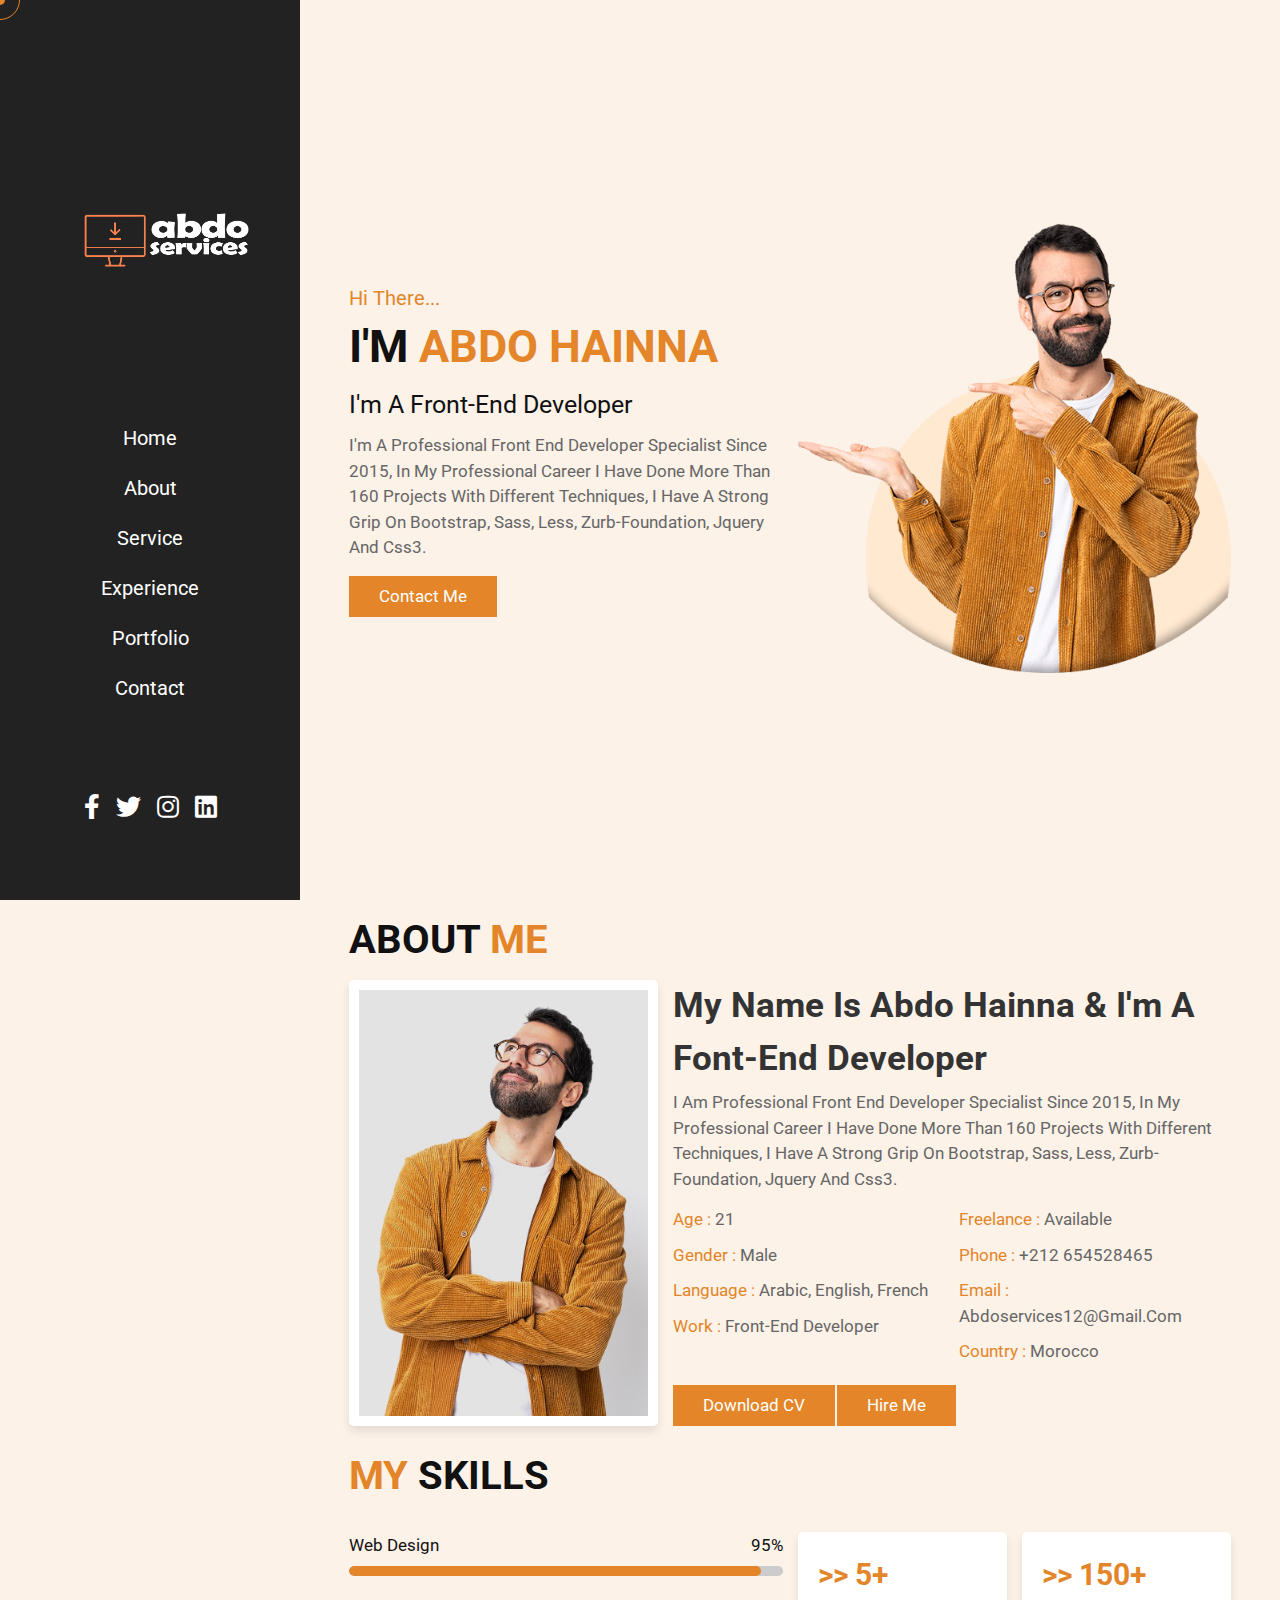
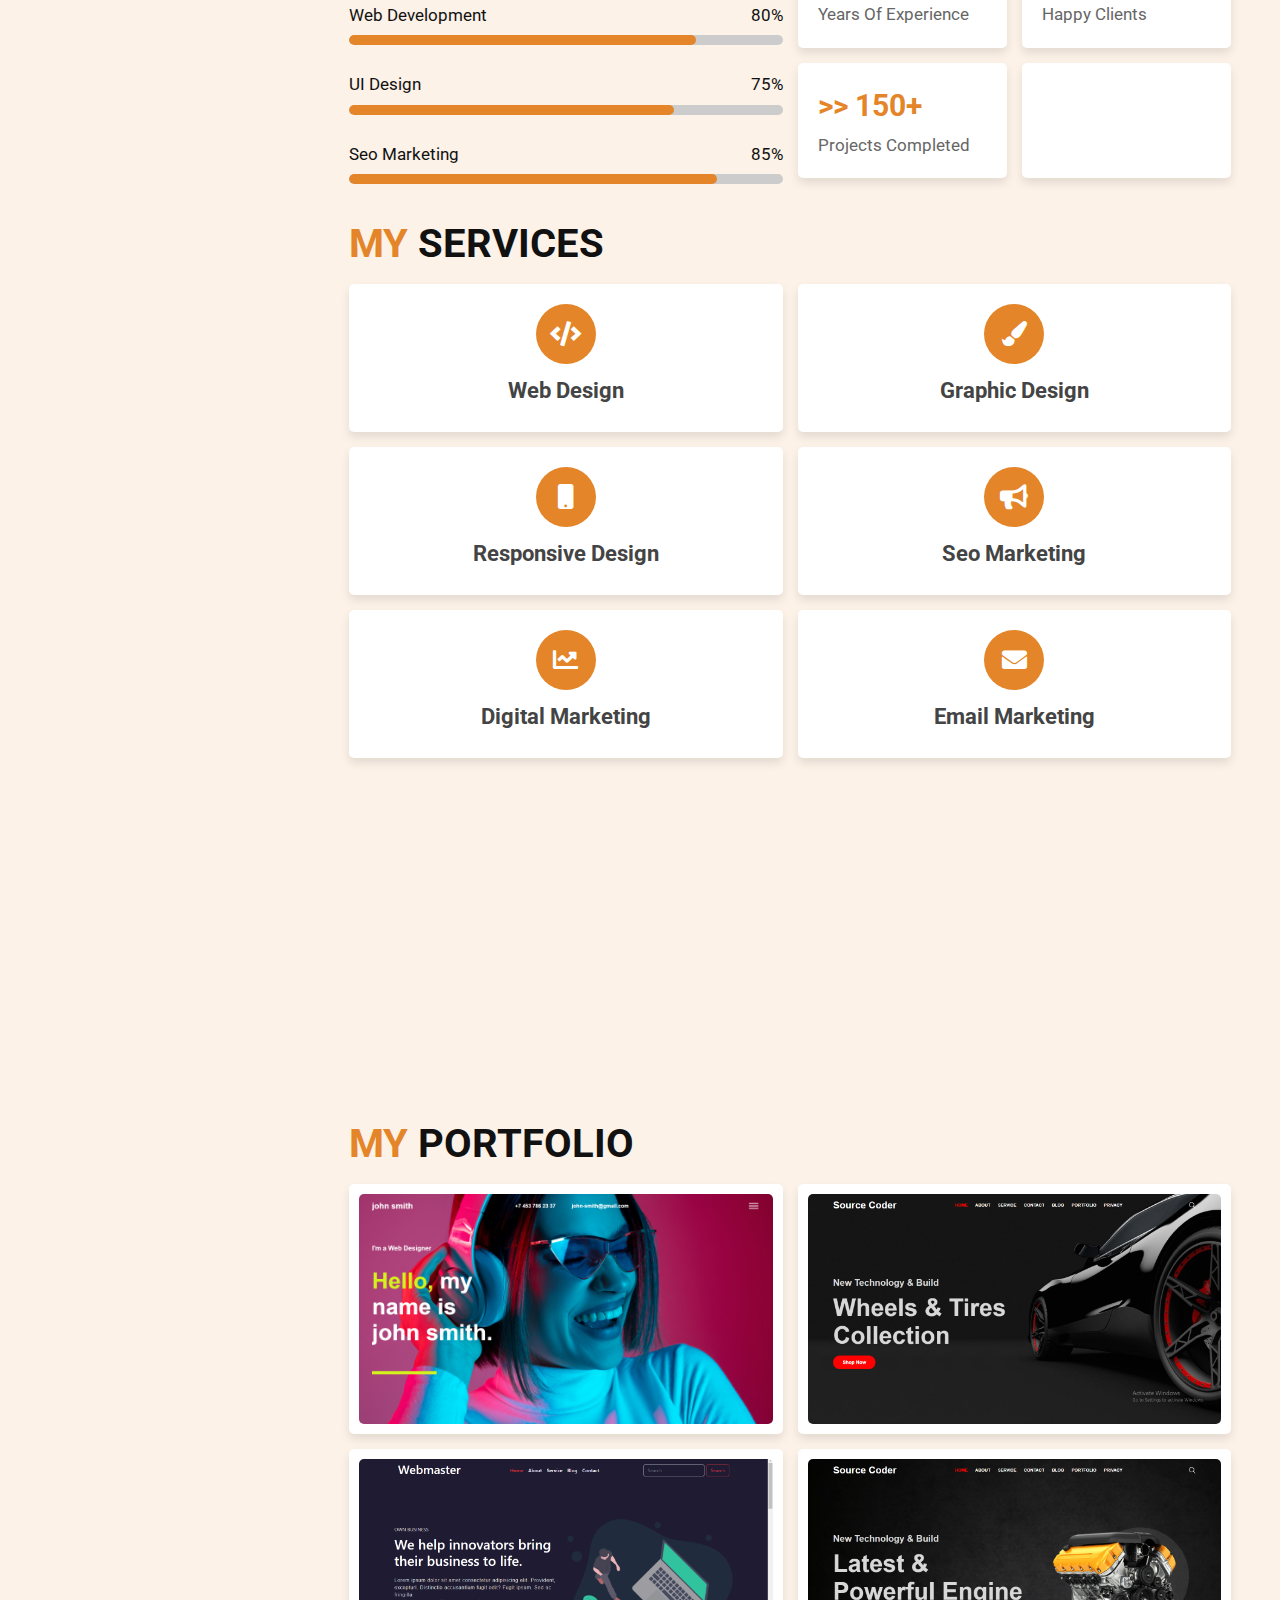
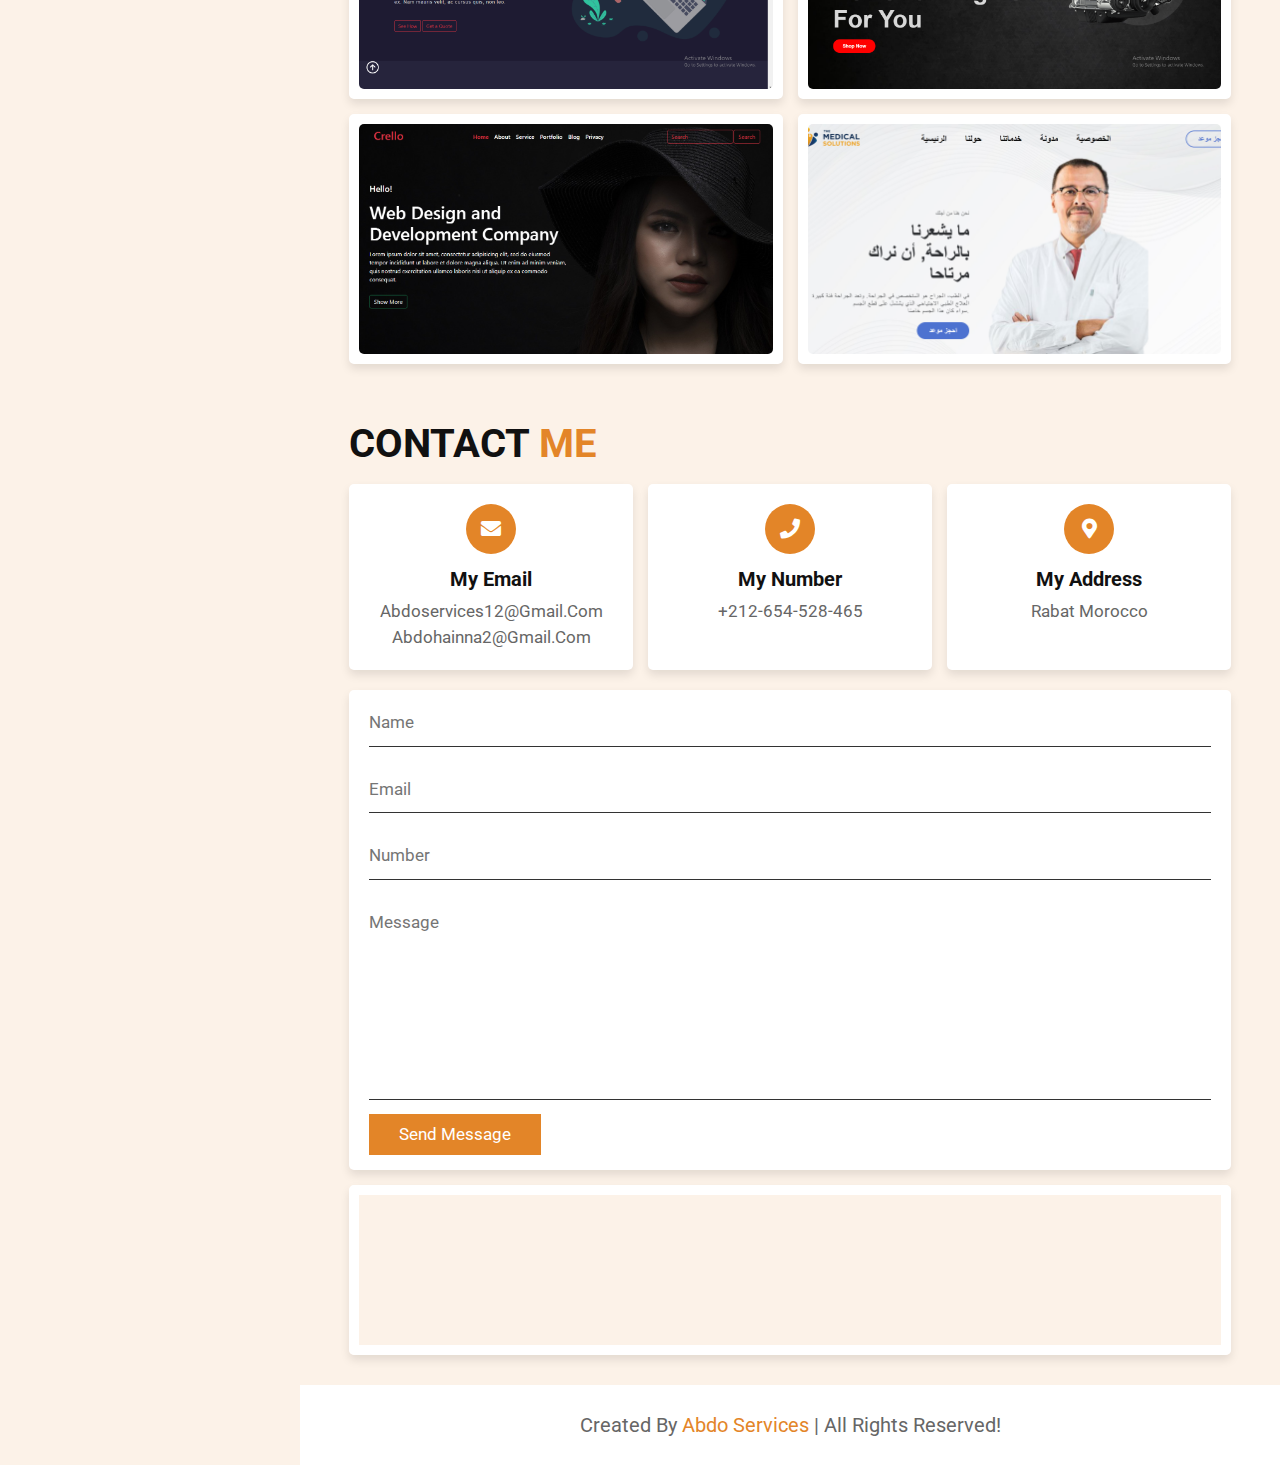
==== index.html @ ce7d8751 "Update index.html" ====
<!DOCTYPE html>
<html lang="en">

<head>
    <meta charset="UTF-8">
    <meta http-equiv="X-UA-Compatible" content="IE=edge">
    <meta name="viewport" content="width=device-width, initial-scale=1.0">
    <title>abdo services</title>
    <link rel="shortcut icon" type="image" href="logo 11.png">

    <!-- font awesome cdn link  -->
    <link rel="stylesheet" href="https://cdnjs.cloudflare.com/ajax/libs/font-awesome/5.15.3/css/all.min.css">

    <!-- custom css file link  -->
    <link rel="stylesheet" href="style.css">

</head>

<body>

    <!-- custom cursors  -->
    <div class="cursor-1"></div>
    <div class="cursor-2"></div>


    <div id="menu-bars" class="fas fa-bars"></div>

    <!-- header section starts  -->

    <header>
        <a href="https://www.abdoservices.com">
            <div class="abdo"
                style="background-image: url(img-7.png);background-position: 70%;background-size: 70%;background-repeat: no-repeat;z-index: 1000;">
                <a href="#" class="logo"> <span>abdo</span> hainna </a>
            </div>
        </a>
        <nav class="navbar">
            <a href="#home">home</a>
            <a href="#about">about</a>
            <a href="#service">service</a>
            <a href="#experience">experience</a>
            <a href="#portfolio">portfolio</a>
            <a href="#contact">contact</a>
        </nav>

        <div class="follow">
            <a href="https://www.facebook.com/Abdoservices12" target="blank" class="fab fa-facebook-f"></a>
            <a href="https://www.instagram.com/abdoservices/" target="blank" class="fab fa-twitter"></a>
            <a href="https://www.instagram.com/abdoservices/" target="blank" class="fab fa-instagram"></a>
            <a href="https://www.instagram.com/abdoservices/" target="blank" class="fab fa-linkedin"></a>
        </div>

    </header>

    <!-- header section ends -->

    <!-- home section starts  -->

    <section class="home" id="home">

        <div class="content">
            <span class="hi"> hi there... </span>
            <h3> I'm <span> abdo hainna </span> </h3>
            <p class="info"> I'm a front-end developer </p>
            <p class="text"> I'm a professional Front End developer specialist since 2015, In my
                professional career i have done more than 160 projects with different techniques, i have a strong grip on
                Bootstrap, Sass, Less, Zurb-Foundation, Jquery and css3.
            </p>
            <a href="#contactme" class="btn">contact me</a>
        </div>

        <div class="image">
            <img src="home-img.png" alt="">
        </div>

    </section>

    <!-- home section ends -->

    <!-- about section starts  -->

    <section class="about" id="about">

        <h1 class="heading"> about <span> me </span> </h1>

        <div class="row-1">

            <div class="image">
                <img src="about-img.jpg" alt="">
            </div>

            <div class="content">
                <h3> my name is abdo hainna & I'm a font-end developer </h3>
                <p>I Am Professional Front End Developer Specialist Since 2015, In My Professional Career I Have Done
                    More Than 160 Projects With Different Techniques, I Have a Strong Grip On Bootstrap, Sass, Less,
                    Zurb-Foundation, Jquery And Css3.</p>
                <div class="box-container">
                    <div class="box">
                        <p> <span> age : </span> 21 </p>
                        <p> <span> gender : </span> male </p>
                        <p> <span> language : </span> arabic, english, french </p>
                        <p> <span> work : </span> front-end developer </p>
                    </div>
                    <div class="box">
                        <p> <span> freelance : </span> available </p>
                        <p> <span> phone : </span> +212 654528465 </p>
                        <p> <span> email : </span>abdoservices12@gmail.com</p>
                        <p> <span> country : </span> morocco </p>
                    </div>
                </div>
                <a href="#" class="btn">download CV</a>
                <a href="#contactme" class="btn">hire me</a>
            </div>

        </div>

        <h1 class="heading"> <span> my </span> skills </h1>

        <div class="row-2">

            <div class="skills">
                <div class="progress">
                    <h3> web design <span> 95% </span> </h3>
                    <div class="bar"> <span></span> </div>
                </div>
                <div class="progress">
                    <h3> web development <span> 80% </span> </h3>
                    <div class="bar"> <span></span> </div>
                </div>
                <div class="progress">
                    <h3> UI design <span> 75% </span> </h3>
                    <div class="bar"> <span></span> </div>
                </div>
                <div class="progress">
                    <h3> seo marketing <span> 85% </span> </h3>
                    <div class="bar"> <span></span> </div>
                </div>
            </div>

            <div class="box-container">

                <div class="box">
                    <h3> >> 5+ </h3>
                    <p>years of experience</p>
                </div>
                <div class="box">
                    <h3> >> 150+ </h3>
                    <p>happy clients</p>
                </div>
                <div class="box">
                    <h3> >> 150+ </h3>
                    <p>projects completed</p>
                </div>
                <div class="box">

                </div>

            </div>

        </div>

    </section>

    <!-- about section ends -->

    <!-- service section starts  -->

    <section class="service" id="service">

        <h1 class="heading"> <span> my </span> services </h1>

        <div class="box-container">

            <div class="box">
                <i class="fas fa-code"></i>
                <h3>web design</h3>
                <p></p>
            </div>

            <div class="box">
                <i class="fas fa-paint-brush"></i>
                <h3>graphic design</h3>
                <p></p>
            </div>

            <div class="box">
                <i class="fas fa-mobile"></i>
                <h3>responsive design</h3>
                <p></p>
            </div>

            <div class="box">
                <i class="fas fa-bullhorn"></i>
                <h3>seo marketing</h3>
                <p></p>
            </div>

            <div class="box">
                <i class="fas fa-chart-line"></i>
                <h3>digital marketing</h3>
                <p></p>
            </div>

            <div class="box">
                <i class="fas fa-envelope"></i>
                <h3>email marketing</h3>
                <p></p>
            </div>

        </div>

    </section>

    <!-- service section ends -->

    <!-- experience section starts  -->





    <!-- experience section ends -->

    <!-- portfolio section starts  -->

    <section class="portfolio" id="portfolio">

        <h1 class="heading"> <span> my </span> portfolio </h1>

        <div class="box-container">

            <div class="box">
                <img src="img-1.png" alt="">
                <h3> project 01 </h3>
                <div class="icons">
                    <a href="https://www.instagram.com/abdoservices/" target="blank" class="fas fa-link"></a>
                    <a href="https://www.instagram.com/abdoservices/" target="blank" class="fas fa-share"></a>
                    <a href="https://www.instagram.com/abdoservices/" target="blank" class="fas fa-search"></a>
                </div>
            </div>

            <div class="box">
                <img src="img-2.png" alt="">
                <h3> project 02 </h3>
                <div class="icons">
                    <a href="https://www.instagram.com/abdoservices/" target="blank" class="fas fa-link"></a>
                    <a href="https://www.instagram.com/abdoservices/" target="blank" class="fas fa-share"></a>
                    <a href="https://www.instagram.com/abdoservices/" target="blank" class="fas fa-search"></a>
                </div>
            </div>

            <div class="box">
                <img src="img-3.png" alt="">
                <h3> project 03 </h3>
                <div class="icons">
                    <a href="https://www.instagram.com/abdoservices/" target="blank" class="fas fa-link"></a>
                    <a href="https://www.instagram.com/abdoservices/" target="blank" class="fas fa-share"></a>
                    <a href="https://www.instagram.com/abdoservices/" target="blank" class="fas fa-search"></a>
                </div>
            </div>

            <div class="box">
                <img src="img-4.png" alt="">
                <h3> project 04 </h3>
                <div class="icons">
                    <a href="https://www.instagram.com/abdoservices/" target="blank" class="fas fa-link"></a>
                    <a href="https://www.instagram.com/abdoservices/" target="blank" class="fas fa-share"></a>
                    <a href="https://www.instagram.com/abdoservices/" target="blank" class="fas fa-search"></a>
                </div>
            </div>

            <div class="box">
                <img src="img-5.png" alt="">
                <h3> project 05 </h3>
                <div class="icons">
                    <a href="https://www.instagram.com/abdoservices/" target="blank" class="fas fa-link"></a>
                    <a href="https://www.instagram.com/abdoservices/" target="blank" class="fas fa-share"></a>
                    <a href="https://www.instagram.com/abdoservices/" target="blank" class="fas fa-search"></a>
                </div>
            </div>

            <div class="box">
                <img src="img-6.png" alt="">
                <h3> project 06 </h3>
                <div class="icons">
                    <a href="https://www.instagram.com/abdoservices/" target="blank" class="fas fa-link"></a>
                    <a href="https://www.instagram.com/abdoservices/" target="blank" class="fas fa-share"></a>
                    <a href="https://www.instagram.com/abdoservices/" target="blank" class="fas fa-search"></a>
                </div>
            </div>

        </div>

    </section>

    <!-- portfolio section ends -->

    <!-- contact section starts  -->

    <section class="contact" id="contact">

        <h1 class="heading"> contact <span> me </span> </h1>

        <div class="icons-container">

            <div class="icons">
                <i class="fas fa-envelope"></i>
                <h3>my email</h3>
                <p>abdoservices12@gmail.com</p>
                <p>abdohainna2@gmail.com</p>
            </div>

            <div class="icons">
                <i class="fas fa-phone"></i>
                <h3>my number</h3>
                <p>+212-654-528-465</p>
                <p></p>
            </div>

            <div class="icons">
                <i class="fas fa-map-marker-alt"></i>
                <h3>my address</h3>
                <p>rabat morocco</p>
            </div>

        </div>

        <div class="row">

            <form action="https://formsubmit.co/abdoservices12@gmail.com" method="POST" id="contactme">

                <input type="text" placeholder="name" name="name" class="box" required>
                <input type="email" placeholder="email" name="email" class="box" required>
                <input type="number" placeholder="number" name="number" class="box">

                <textarea name="message" placeholder="message" id="" cols="30" rows="10" required></textarea>

                <input type="submit" class="btn" value="send message">
                <input type="hidden" name="_next" value="https://abdoservices.com/thanks.html">
                <input type="hidden" name="_subject" value="New submission!">
                <input type="hidden" name="_captcha" value="false">

            </form>

            <iframe class="map" src="https://www.google.com/maps/d/embed?mid=12g41v1F-iLltK5xaC5yN5Nq703M"
                allowfullscreen="" loading="lazy"></iframe>


        </div>


    </section>

    <!-- contact section ends -->

    <!-- footer section  -->
   
<footer class="footer"> created by <span> abdo services </span> | all rights reserved! </footer>





















    <!-- custom js file link  -->
    <script src="script.js"></script>

</body>

</html>
---- style.css ----
@import url('https://fonts.googleapis.com/css2?family=Roboto:wght@100;300;400;500;700&display=swap');

:root{
    --main-color:#e38528;
}

*{
    font-family: 'Roboto', sans-serif;
    margin:0; padding:0;
    box-sizing: border-box;
    outline: none; border:none;
    text-decoration: none;
    text-transform: capitalize;
    transition: all .2s linear;
    line-height: 1.5;
}

html{
    font-size: 62.5%;
    overflow-x: hidden;
    scroll-behavior: smooth;
}

body{
    background: #fcf2e8;
    padding-left: 30rem;
}

section{
    padding:1rem 5%;
    min-height: 100vh;
}

.heading{
    font-size: 4rem;
    padding-bottom: 1rem;
    color:#111;
    text-transform: uppercase;
}

.heading span{
    color:var(--main-color);
    text-transform: uppercase;
}

.btn{
    display: inline-block;
    margin-top: 1rem;
    padding:.8rem 3rem;
    background:var(--main-color);
    color:#fff;
    cursor: pointer;
    font-size: 1.7rem;
}

.btn:hover{
    background:#111;
    letter-spacing: .2rem;
}

header{
    position: fixed;
    top:0; left:0; bottom:0;
    background:#222;
    display: flex;
    align-items: center;
    justify-content: space-between;
    z-index: 1000;
    flex-flow: column;
    padding:8rem 2rem;
    width:30rem;
    text-align: center;
}

header .logo{
    text-transform: uppercase;
    color:rgba(255, 255, 255, 0);
    font-size: 6rem;
    font-weight: bolder;
}
header div .logoabdo {
    background-image: url(/images/img-7.png);

}

header .logo span{
    text-transform: uppercase;
    color:rgba(51, 51, 51, 0);
}

header .navbar a{
    display: block;
    font-size: 2rem;
    color:#fff;
    margin:2rem 0;
}

header .navbar a:hover{
    letter-spacing: .2rem;
    color:var(--main-color);
}

header .follow a{
    font-size: 2.5rem;
    color:#fff;
    margin:0 .7rem;
}

header .follow a:hover{
    color:var(--main-color);
}

#menu-bars{
    position: fixed;
    top:1rem; right: 1rem;
    z-index: 10000;
    background:var(--main-color);
    color:#fff;
    border-radius: .5rem;
    padding:1rem 1.5rem;
    font-size: 3rem;
    cursor:pointer;
    display: none;
}

.cursor-1{
    position: absolute;
    top:0; left:0;
    height:1rem; width:1rem;
    background: var(--main-color);
    pointer-events: none;
    transform: translate(-50%, -50%);
    border-radius: 50%;
    z-index: 10000;
    transition: .1s linear;
    
}

.cursor-1.active{
    height:7rem;
    width:7rem;
    opacity: .3;
}

.cursor-2{
    position: absolute;
    top:0; left:0;
    height:4rem; width:4rem;
    border:.1rem solid var(--main-color);
    pointer-events: none;
    transform: translate(-50%, -50%);
    border-radius: 50%;
    z-index: 10000;
    transition: .1s linear;
}

.cursor-2.active{
    display: none;
}

.home{
    display: flex;
    align-items: center;
    flex-wrap: wrap;
    gap:1.5rem;
}

.home .image{
    flex:1 1 40rem;
}

.home .image img{
    width:100%;
}

.home .content{
    flex:1 1 40rem;
}

.home .content .hi{
    font-size: 2rem;
    color:var(--main-color);
}

.home .content h3{
    font-size: 4.5rem;
    color:#111;
    text-transform: uppercase;
}

.home .content h3 span{
    color:var(--main-color);
    text-transform: uppercase;
}

.home .content .info{
    font-size: 2.5rem;
    color:#111;
    padding:.5rem 0;
}

.home .content .text{
    font-size: 1.7rem;
    color:#666;
    padding:.5rem 0;
}

.about .row-1{
    display: flex;
    flex-wrap: wrap;
    gap:1.5rem;
    padding-bottom: 2rem;
}

.about .row-1 .image{
    flex:1 1 25rem;
}

.about .row-1 .image img{
    height: 100%;
    width:100%;
    object-fit: cover;
    border:1rem solid #fff;
    border-radius: .5rem;
    box-shadow: 0 .5rem 1rem rgba(0,0,0,.1);
}

.about .row-1 .content{
    flex:1 1 50rem;
}

.about .row-1 .content h3{
    color:#333;
    font-size: 3.5rem;
}

.about .row-1 .content p{
    color:#666;
    font-size: 1.7rem;
    padding:.5rem 0;
}

.about .row-1 .content .box-container{
    display: flex;
    flex-wrap: wrap;
    gap:1.5rem;
    padding: 0.5rem 0;
}

.about .row-1 .content .box-container .box{
    flex:1 1 20rem;
}

.about .row-1 .content .box-container .box span{
    color:var(--main-color);
}

.about .row-2{
    display: flex;
    flex-wrap: wrap;
    gap:1.5rem;
    align-items: center;
}

.about .row-2 .skills{
    flex:1 1 40rem;
}

.about .row-2 .skills .progress{
    padding:1rem 0;
}

.about .row-2 .skills .progress h3{
    display: flex;
    justify-content: space-between;
    padding:.7rem 0;
    font-size: 1.7rem;
    color:#111;
    font-weight: 400;
}

.about .row-2 .skills .progress .bar{
    width:100%;
    background:#ccc;
    overflow:hidden;
    height:1rem;
    border-radius: 50rem;
}

.about .row-2 .skills .progress .bar span{
    display:block;
    height:100%;
    background:var(--main-color);
    border-radius: 50rem;
}

.about .row-2 .skills .progress:nth-child(1) .bar span{
    width:95%;
}

.about .row-2 .skills .progress:nth-child(2) .bar span{
    width:80%;
}

.about .row-2 .skills .progress:nth-child(3) .bar span{
    width:75%;
}

.about .row-2 .skills .progress:nth-child(4) .bar span{
    width:85%;
}

.about .row-2 .box-container{
    flex:1 1 40rem;
    display: flex;
    flex-wrap: wrap;
    gap:1.5rem;
}

.about .row-2 .box-container .box{
    flex:1 1 15rem;
    background:#fff;
    padding:2rem;
    border-radius: .5rem;
    box-shadow: 0 .5rem 1rem rgba(0,0,0,.1);
}

.about .row-2 .box-container .box h3{
    color:var(--main-color);
    font-size: 3rem;
}

.about .row-2 .box-container .box p{
    color:#666;
    font-size: 1.7rem;
    padding-top: .5rem;
}

.service .box-container{
    display: flex;
    flex-wrap: wrap;
    gap:1.5rem;
}

.service .box-container .box{
    flex:1 1 30rem;
    text-align: center;
    padding:2rem;
    background:#fff;
    border-radius: .5rem;
    box-shadow:0 .5rem 1rem rgba(0,0,0,.1);
}

.service .box-container .box i{
    height:6rem;
    width:6rem;
    line-height: 6rem;
    font-size: 2.5rem;
    color:#fff;
    background:var(--main-color);
    border-radius: 50%;
}

.service .box-container .box h3{
    color:#444;
    font-size: 2.2rem;
    padding-top: 1rem;
}

.service .box-container .box p{
    color:#666;
    font-size: 1.7rem;
    padding-top: .5rem;
}

.experience .box-container{
    display: flex;
    flex-wrap: wrap;
}

.experience .box-container .box{
    position: relative;
    flex:1 1 33rem;
    border-left: .2rem solid var(--main-color);
    padding-left: 2rem;
    padding-right: 2rem;
    padding-bottom: 2rem;    
}

.experience .box-container .box::before{
    content: '';
    position: absolute;
    top:0; left:-1rem;
    height:2rem;
    width:2rem;
    border-radius: 50%;
    background:var(--main-color);
}

.experience .box-container .box .content{
    background:#fff;
    padding:1.5rem;
    box-shadow: 0 .5rem 1rem rgba(0,0,0,.1);
    border-radius: .5rem;
}

.experience .box-container .box .content span{
    color:#fff;
    font-size: 1.7rem;
    background:var(--main-color);
    border-radius: 50rem;
    padding:.4rem 1rem;
}

.experience .box-container .box .content h3{
    font-size: 2.5rem;
    padding:.5rem 0;
    color:#111;
}

.experience .box-container .box .content p{
    font-size: 1.5rem;
    color:#666;
}

.portfolio .box-container{
    display: flex;
    flex-wrap: wrap;
    gap:1.5rem;
}

.portfolio .box-container .box{
    flex:1 1 30rem;
    height:25rem;
    position: relative;
    overflow:hidden;
    border:1rem solid #fff;
    box-shadow: 0 .5rem 1rem rgba(0,0,0,.1);
    background:#fff;
    border-radius: .5rem;
}

.portfolio .box-container .box img{
    height:100%;
    width:100%;
    object-fit: cover;
    border-radius: .5rem;
    position: relative;
    z-index: 1;
}

.portfolio .box-container .box:hover img{
    height:75%;
    width:75%;
}

.portfolio .box-container .box h3{
    position: absolute;
    bottom:.5rem; left:1rem;
    font-size: 2.5rem;
    color:#333;
    text-transform: uppercase;
}

.portfolio .box-container .box .icons{
    position: absolute;
    top:1rem; right:1rem;
}

.portfolio .box-container .box .icons a{
    display: block;
    height:4rem;
    width:4rem;
    border-radius: .5rem;
    background: #eee;
    color:#333;
    font-size: 1.7rem;
    line-height: 4rem;
    text-align: center;
    margin-bottom: 1rem;
}

.portfolio .box-container .box .icons a:hover{
    background:var(--main-color);
    color:#fff;
}

.contact .icons-container{
    display: flex;
    gap:1.5rem;
    flex-wrap: wrap;
    padding-bottom: 2rem;
}

.contact .icons-container .icons{
    flex:1 1 25rem;
    text-align: center;
    padding:2rem;
    background:#fff;
    box-shadow: 0 .5rem 1rem rgba(0,0,0,.1);
    border-radius: .5rem;
}

.contact .icons-container .icons i{
    height:5rem;
    width:5rem;
    line-height: 5rem;
    font-size: 2rem;
    background: var(--main-color);
    color:#fff;
    border-radius: 50%;
}

.contact .icons-container .icons h3{
    color:#111;
    font-size: 2rem;
    padding:.5rem 0;
    padding-top: 1rem;
}

.contact .icons-container .icons p{
    color:#666;
    font-size: 1.7rem;
}

.contact .row{
    display: flex;
    flex-wrap: wrap;
    gap:1.5rem;
}

.contact .row form{
    flex:1 1 55rem;
    background:#fff;
    padding:0 2rem;
    box-shadow: 0 .5rem 1rem rgba(0,0,0,.1);
    border-radius: .5rem;
}

.contact .row .map{
    flex:1 1 25rem;
    border:1rem solid #fff;
    box-shadow: 0 .5rem 1rem rgba(0,0,0,.1);
    border-radius: .5rem;
    width: 100%;
}

.contact .row form .box,
.contact .row form textarea{
    width: 100%;
    border-bottom: .1rem solid #333;
    color:#333;
    text-transform: none;
    font-size: 1.7rem;
    padding:1rem 0;
    margin:1rem 0;
}

.contact .row form .box:focus,
.contact .row form textarea:focus{
    border-color: var(--main-color);
}

.contact .row form .box::placeholder,
.contact .row form textarea::placeholder{
    text-transform: capitalize;
}

.contact .row form textarea{
    height: 20rem;
    resize: none;
}

.contact .row form .btn{
    margin-top: 0;
    margin-bottom: 1.5rem;
}

.footer{
    margin-top: 2rem;
    font-size: 2rem;
    padding:2.5rem;
    text-align: center;
    color:#666;
    background: #fff;
}

.footer span{
    color:var(--main-color);
}


















/* media queries  */
@media (max-width:991px){

    html{
        font-size: 55%;
    }
    
    body{
        padding: 0;
    }

    #menu-bars{
        display: initial;
    }

    header{
        left:-120%;
    }
  
    header.active{
        left:0%;
    }

    .cursor-1,
    .cursor-2{
        display: none;
    }

}

@media (max-width:450px){

    html{
        font-size: 50%;
    }

    header{
        width:100%;
    }

    .experience .box-container .box{
        padding-right: 0;
    }

}
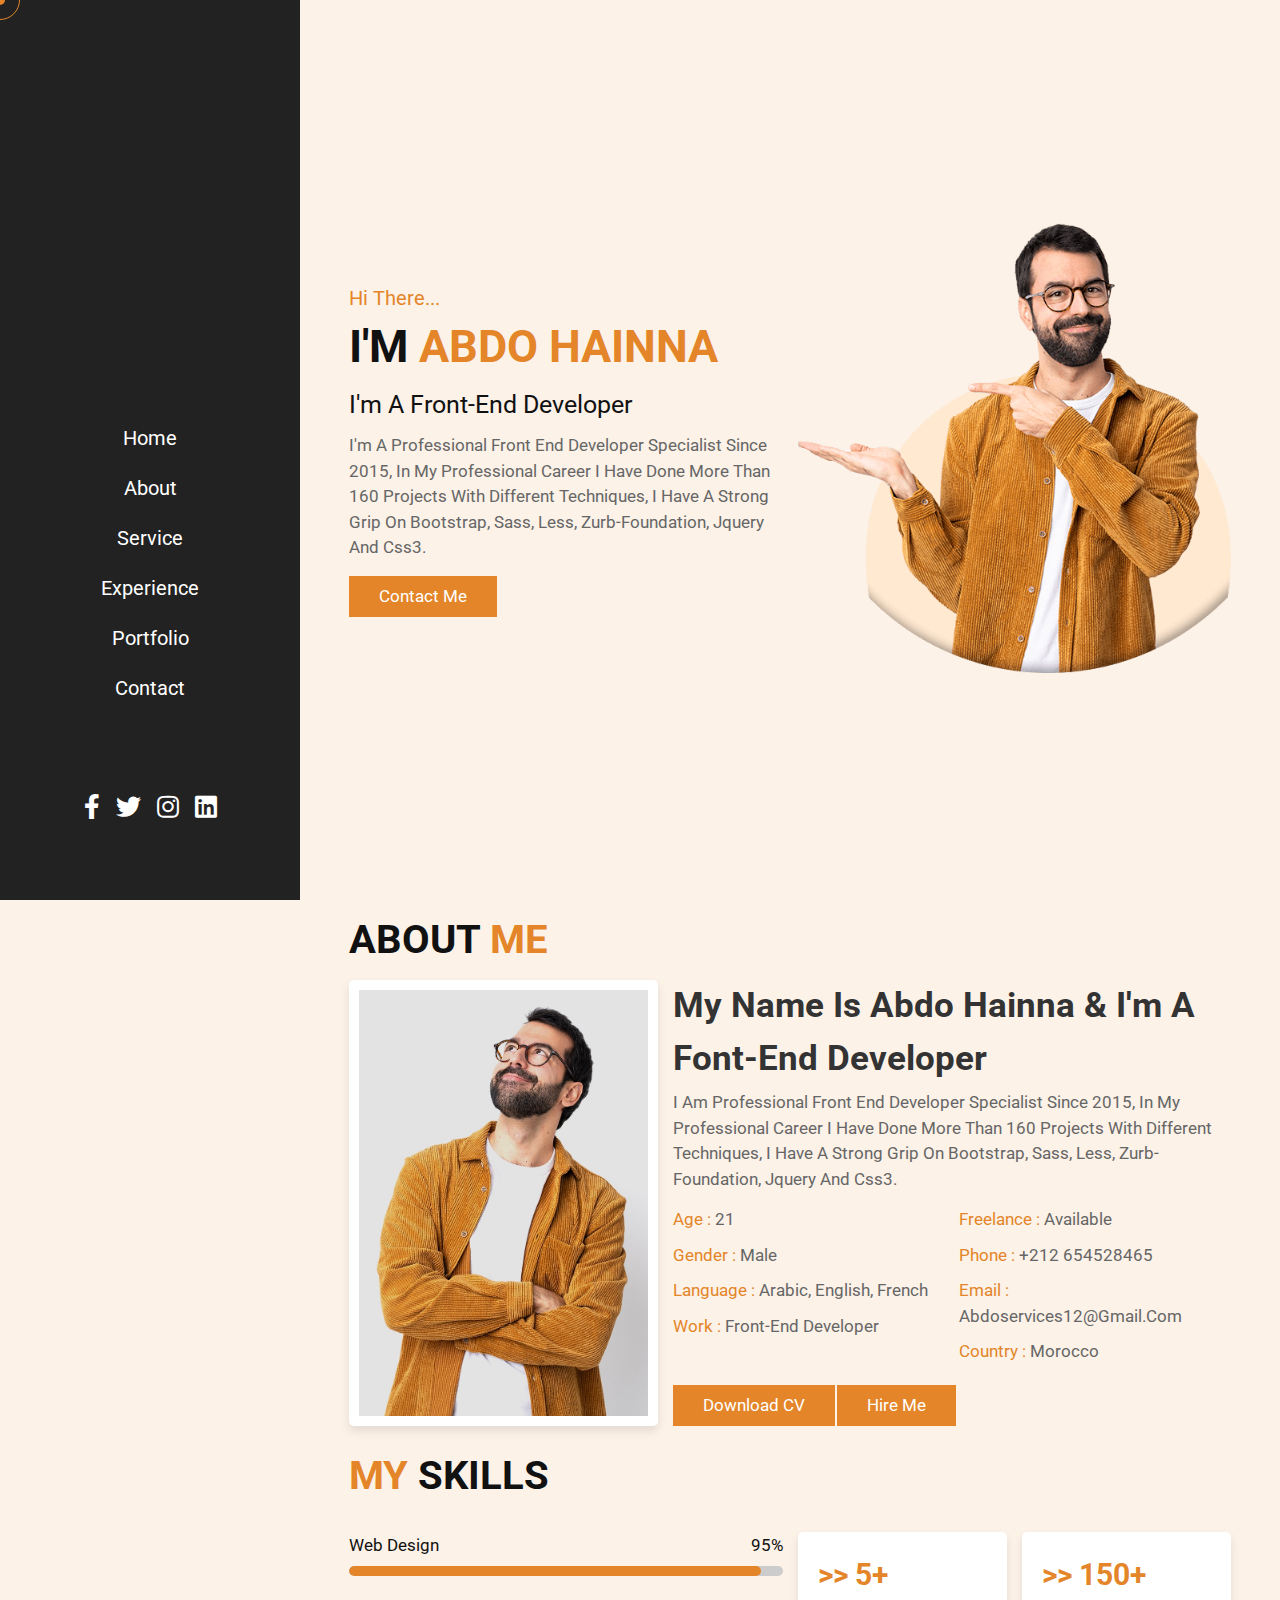
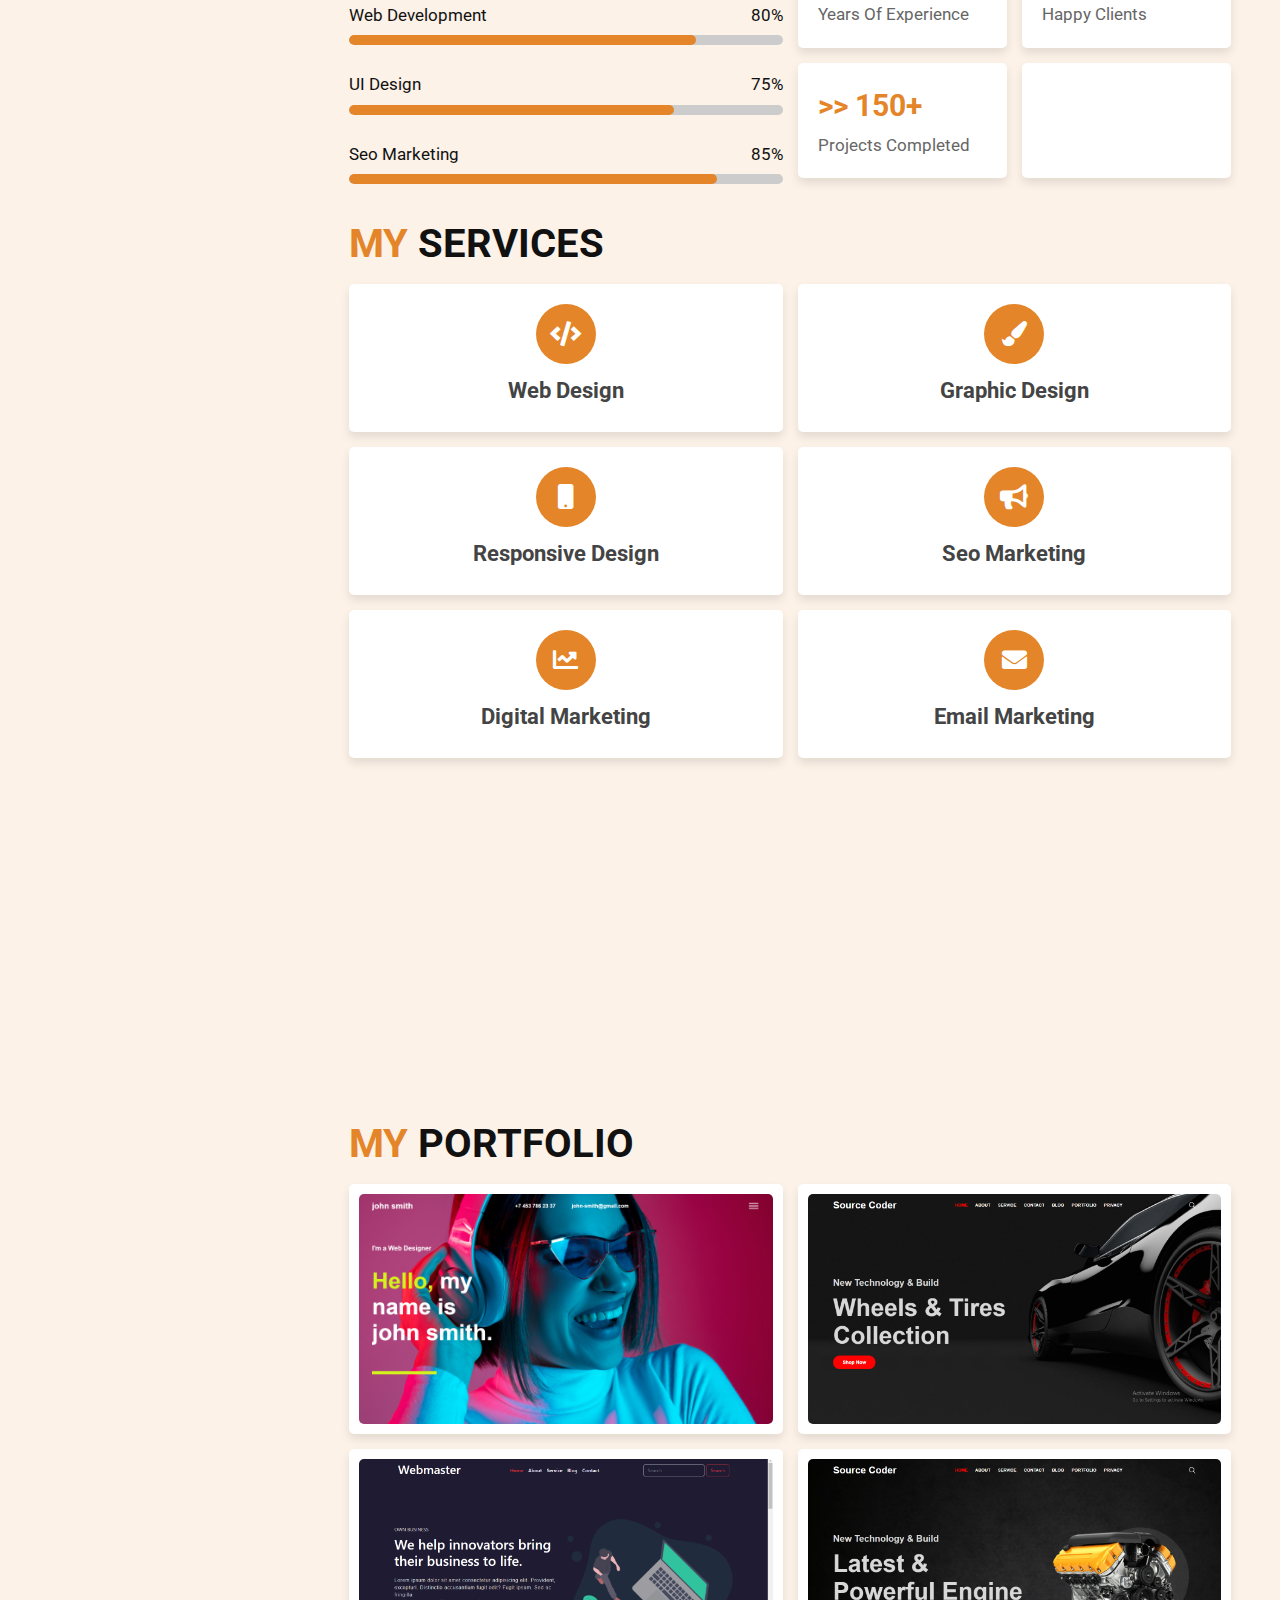
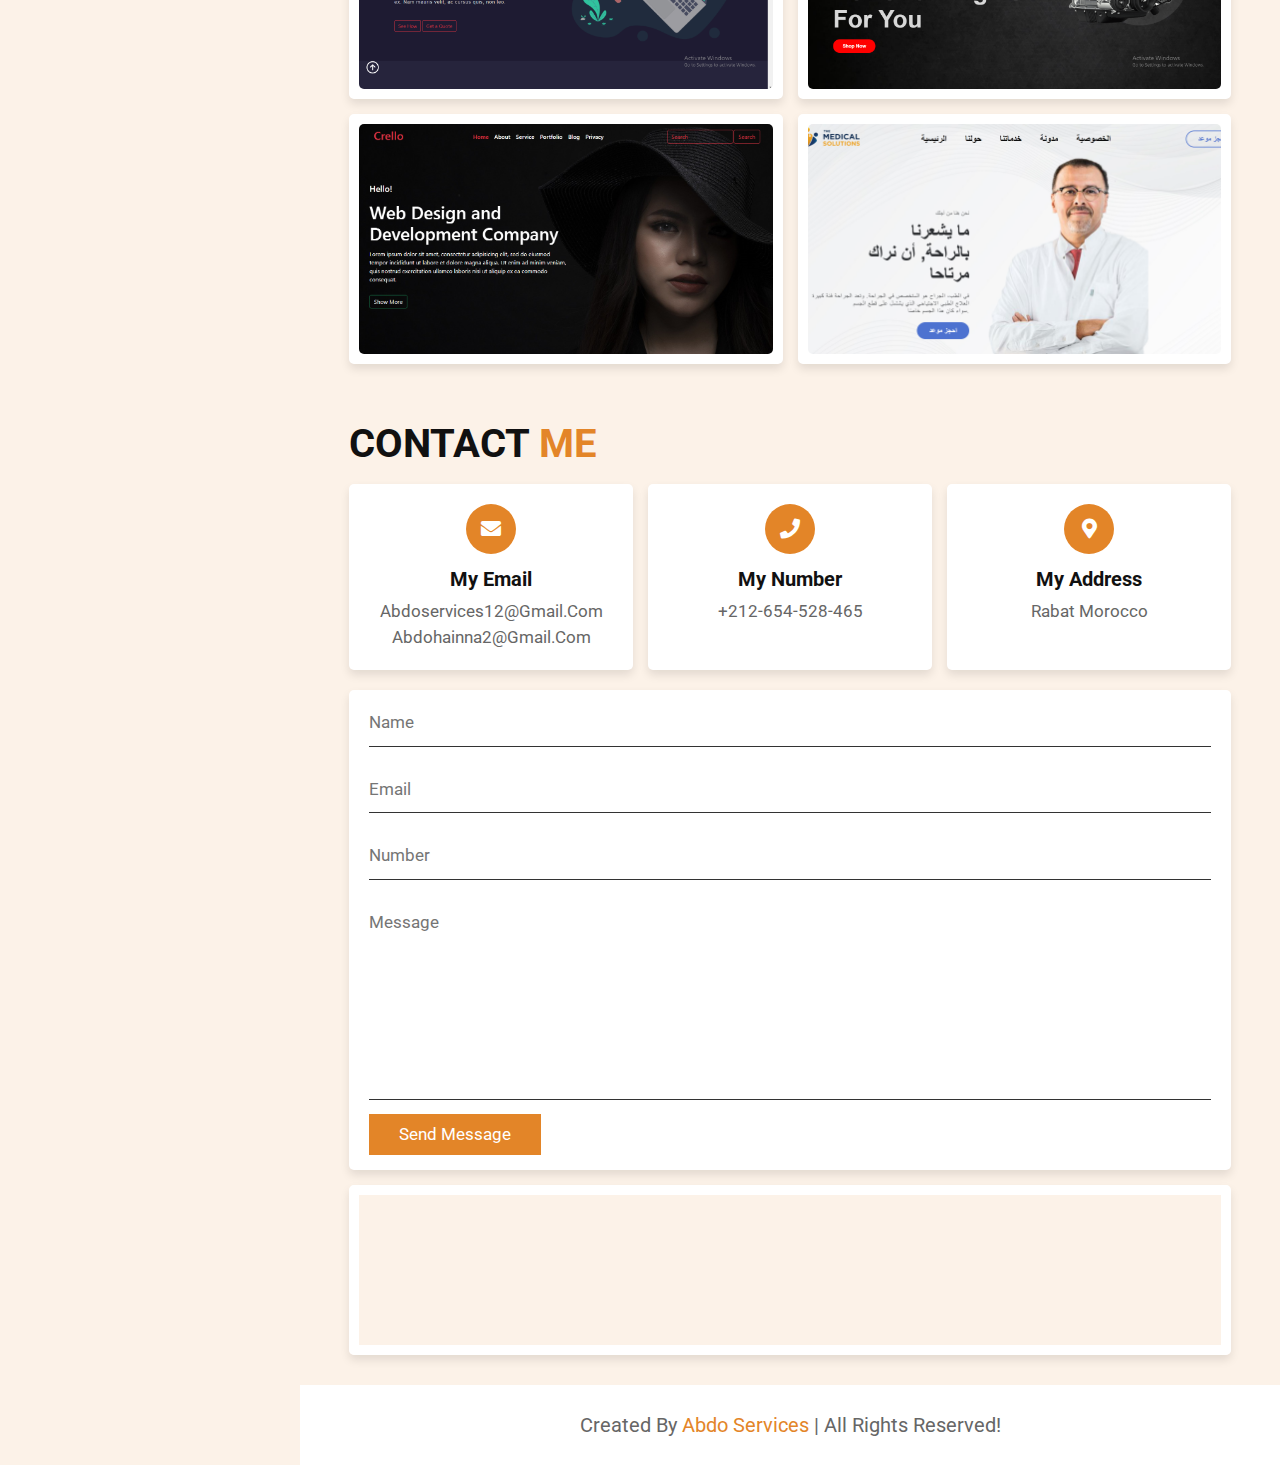
==== commit b6715a7d: "Update index.html" ====
--- a/index.html
+++ b/index.html
@@ -29,8 +29,7 @@
 
     <header>
         <a href="https://www.abdoservices.com">
-            <div class="abdo"
-                style="background-image: url(img-7.png);background-position: 70%;background-size: 70%;background-repeat: no-repeat;z-index: 1000;">
+            <div class="abdo">
                 <a href="#" class="logo"> <span>abdo</span> hainna </a>
             </div>
         </a>
@@ -109,7 +108,7 @@
                     </div>
                 </div>
                 <a href="#" class="btn">download CV</a>
-                <a href="#contactme" class="btn">hire me</a>
+                <a href="https://www.fiverr.com/share/yAlEbA" target="blank" class="btn">hire me</a>
             </div>
 
         </div>
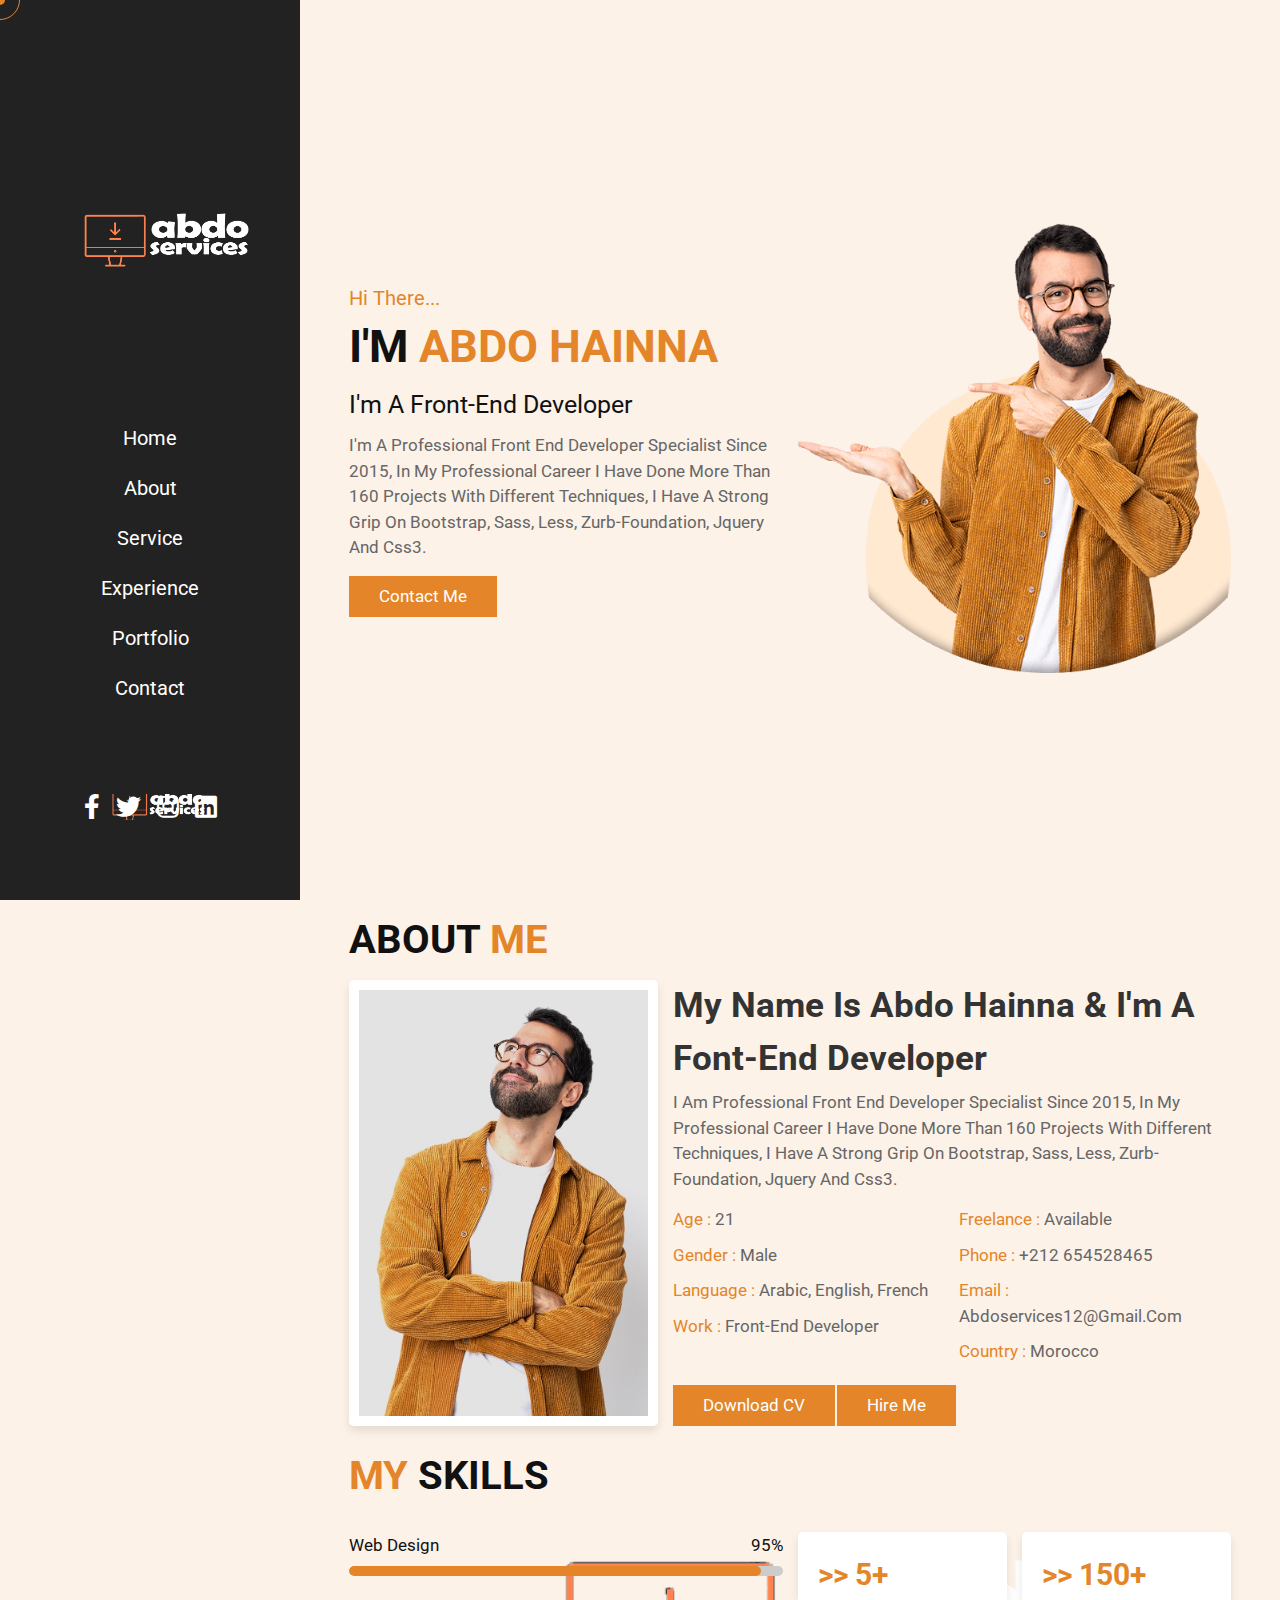
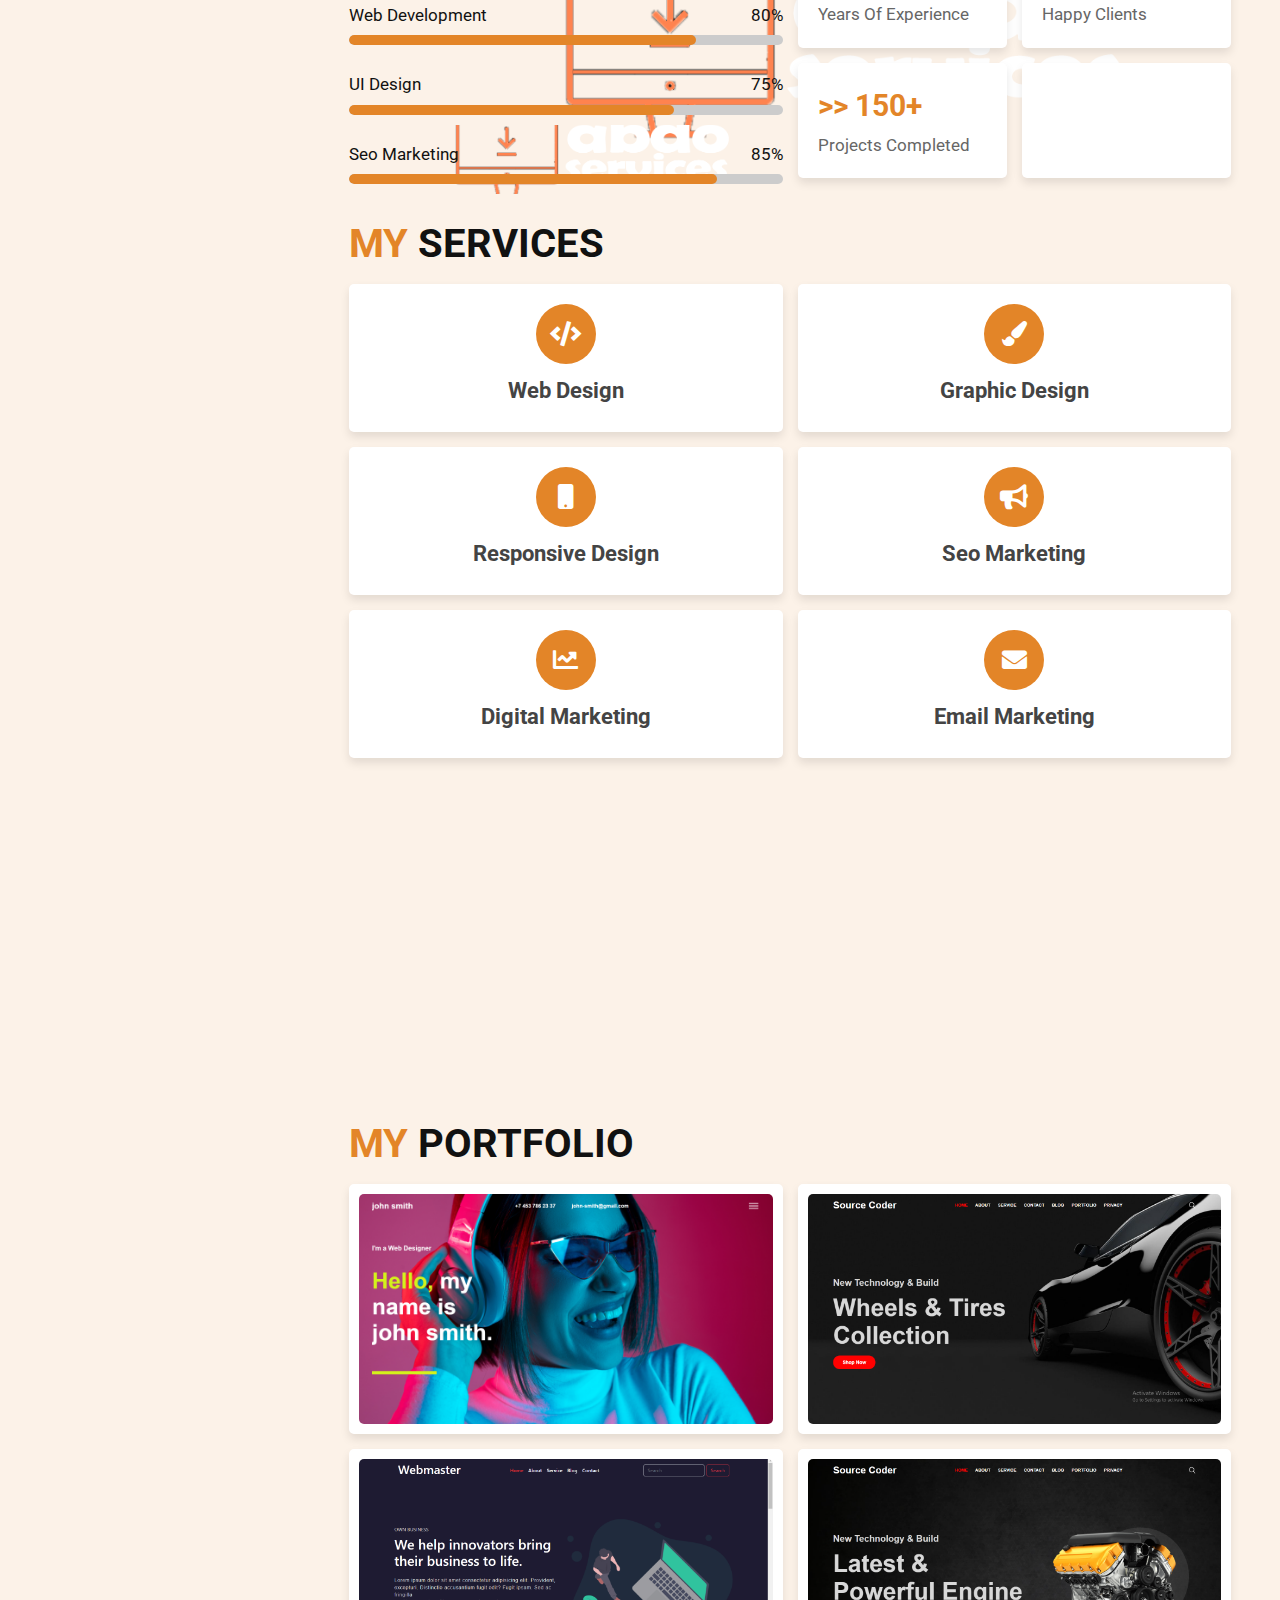
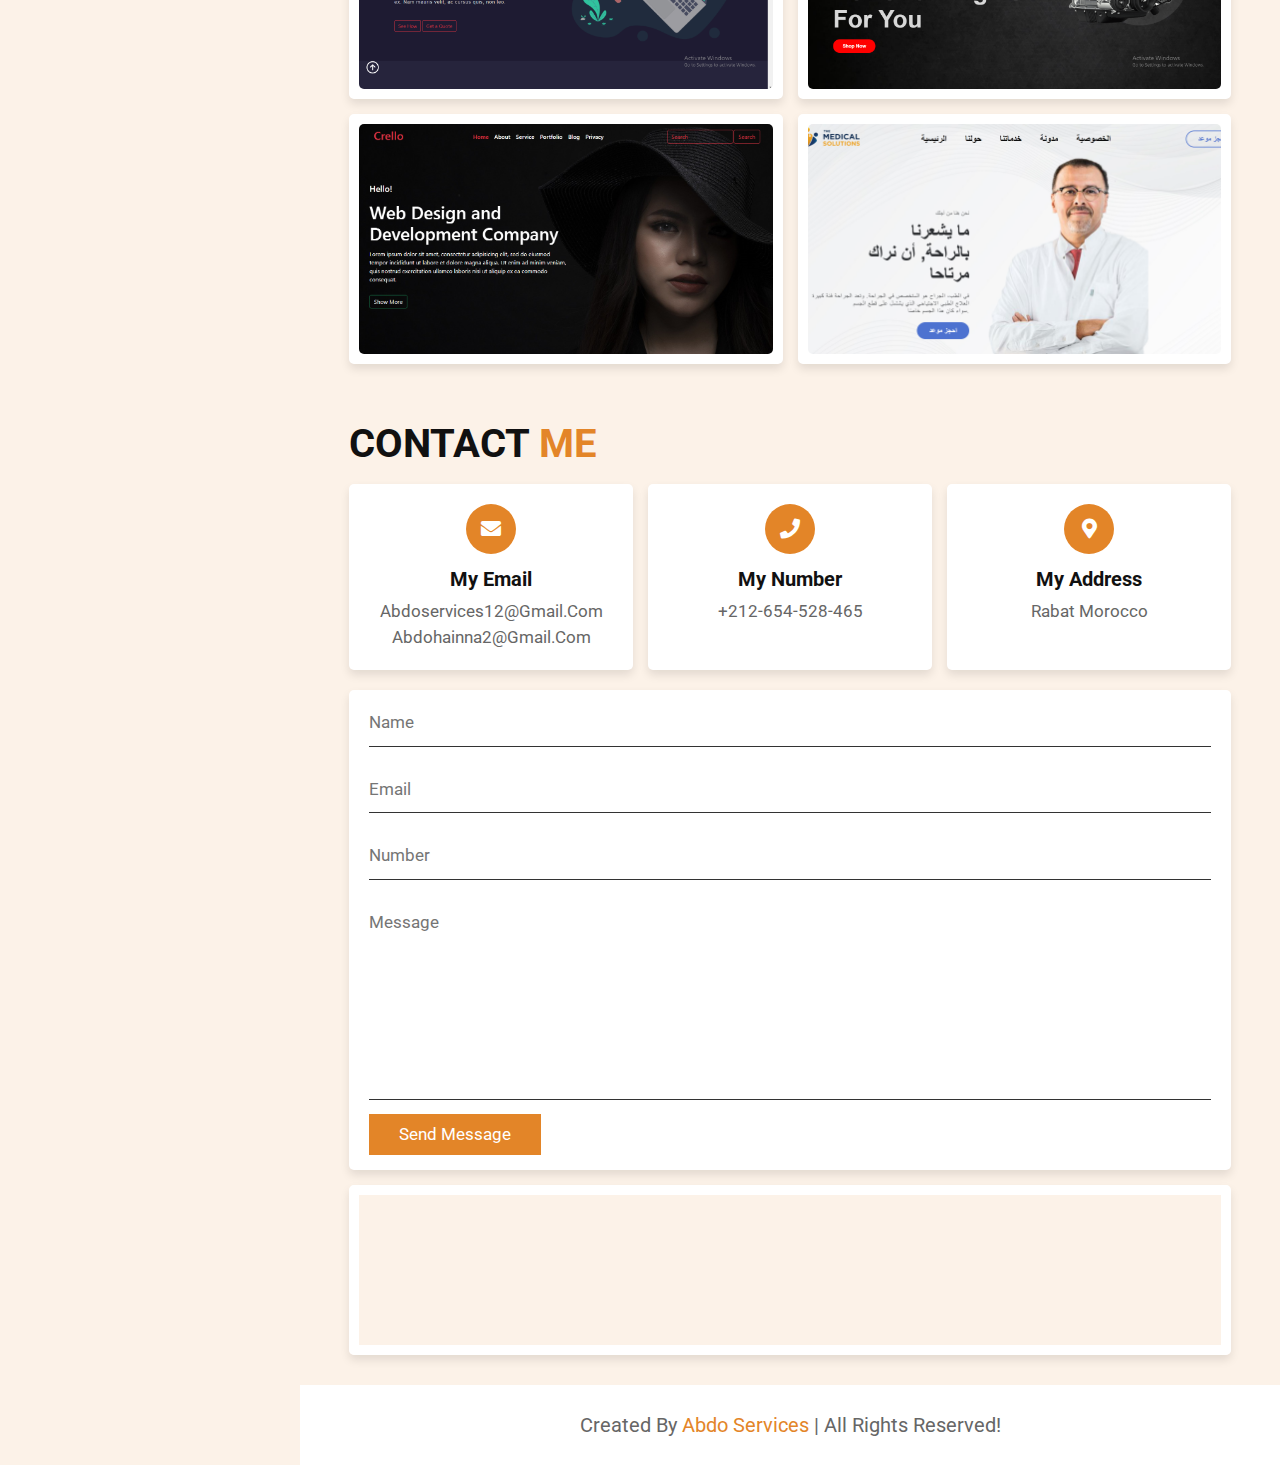
==== commit 38c55ce5: "Update index.html" ====
--- a/index.html
+++ b/index.html
@@ -13,6 +13,672 @@
 
     <!-- custom css file link  -->
     <link rel="stylesheet" href="style.css">
+    <style>
+    @import url('https://fonts.googleapis.com/css2?family=Roboto:wght@100;300;400;500;700&display=swap');
+
+:root{
+    --main-color:#e38528;
+}
+
+*{
+    font-family: 'Roboto', sans-serif;
+    margin:0; padding:0;
+    box-sizing: border-box;
+    outline: none; border:none;
+    text-decoration: none;
+    text-transform: capitalize;
+    transition: all .2s linear;
+    line-height: 1.5;
+}
+
+html{
+    font-size: 62.5%;
+    overflow-x: hidden;
+    scroll-behavior: smooth;
+}
+
+body{
+    background: #fcf2e8;
+    padding-left: 30rem;
+}
+
+section{
+    padding:1rem 5%;
+    min-height: 100vh;
+}
+
+.heading{
+    font-size: 4rem;
+    padding-bottom: 1rem;
+    color:#111;
+    text-transform: uppercase;
+}
+
+.heading span{
+    color:var(--main-color);
+    text-transform: uppercase;
+}
+
+.btn{
+    display: inline-block;
+    margin-top: 1rem;
+    padding:.8rem 3rem;
+    background:var(--main-color);
+    color:#fff;
+    cursor: pointer;
+    font-size: 1.7rem;
+}
+
+.btn:hover{
+    background:#111;
+    letter-spacing: .2rem;
+}
+.abdo {
+    background-image: url("img-7.png");
+    background-position: 70%;
+    background-size: 70%;
+    background-repeat: no-repeat;
+}
+
+header{
+    position: fixed;
+    top:0; left:0; bottom:0;
+    background:#222;
+    display: flex;
+    align-items: center;
+    justify-content: space-between;
+    z-index: 1000;
+    flex-flow: column;
+    padding:8rem 2rem;
+    width:30rem;
+    text-align: center;
+}
+div:nth-child(4) {
+    background-image: url("img-7.png");
+    background-position: 70%;
+    background-size: 70%;
+    background-repeat: no-repeat;
+}
+header .logo{
+    text-transform: uppercase;
+    color:rgba(255, 255, 255, 0);
+    font-size: 6rem;
+    font-weight: bolder;
+}
+
+
+
+header .logo span{
+    text-transform: uppercase;
+    color:rgba(51, 51, 51, 0);
+}
+
+header .navbar a{
+    display: block;
+    font-size: 2rem;
+    color:#fff;
+    margin:2rem 0;
+}
+
+header .navbar a:hover{
+    letter-spacing: .2rem;
+    color:var(--main-color);
+}
+
+
+header .follow a{
+    font-size: 2.5rem;
+    color:#fff;
+    margin:0 .7rem;
+}
+
+header .follow a:hover{
+    color:var(--main-color);
+}
+
+#menu-bars{
+    position: fixed;
+    top:1rem; right: 1rem;
+    z-index: 10000;
+    background:var(--main-color);
+    color:#fff;
+    border-radius: .5rem;
+    padding:1rem 1.5rem;
+    font-size: 3rem;
+    cursor:pointer;
+    display: none;
+}
+
+.cursor-1{
+    position: absolute;
+    top:0; left:0;
+    height:1rem; width:1rem;
+    background: var(--main-color);
+    pointer-events: none;
+    transform: translate(-50%, -50%);
+    border-radius: 50%;
+    z-index: 10000;
+    transition: .1s linear;
+    
+}
+
+.cursor-1.active{
+    height:7rem;
+    width:7rem;
+    opacity: .3;
+}
+
+.cursor-2{
+    position: absolute;
+    top:0; left:0;
+    height:4rem; width:4rem;
+    border:.1rem solid var(--main-color);
+    pointer-events: none;
+    transform: translate(-50%, -50%);
+    border-radius: 50%;
+    z-index: 10000;
+    transition: .1s linear;
+}
+
+.cursor-2.active{
+    display: none;
+}
+
+.home{
+    display: flex;
+    align-items: center;
+    flex-wrap: wrap;
+    gap:1.5rem;
+}
+
+.home .image{
+    flex:1 1 40rem;
+}
+
+.home .image img{
+    width:100%;
+}
+
+.home .content{
+    flex:1 1 40rem;
+}
+
+.home .content .hi{
+    font-size: 2rem;
+    color:var(--main-color);
+}
+
+.home .content h3{
+    font-size: 4.5rem;
+    color:#111;
+    text-transform: uppercase;
+}
+
+.home .content h3 span{
+    color:var(--main-color);
+    text-transform: uppercase;
+}
+
+.home .content .info{
+    font-size: 2.5rem;
+    color:#111;
+    padding:.5rem 0;
+}
+
+.home .content .text{
+    font-size: 1.7rem;
+    color:#666;
+    padding:.5rem 0;
+}
+
+.about .row-1{
+    display: flex;
+    flex-wrap: wrap;
+    gap:1.5rem;
+    padding-bottom: 2rem;
+}
+
+.about .row-1 .image{
+    flex:1 1 25rem;
+}
+
+.about .row-1 .image img{
+    height: 100%;
+    width:100%;
+    object-fit: cover;
+    border:1rem solid #fff;
+    border-radius: .5rem;
+    box-shadow: 0 .5rem 1rem rgba(0,0,0,.1);
+}
+
+.about .row-1 .content{
+    flex:1 1 50rem;
+}
+
+.about .row-1 .content h3{
+    color:#333;
+    font-size: 3.5rem;
+}
+
+.about .row-1 .content p{
+    color:#666;
+    font-size: 1.7rem;
+    padding:.5rem 0;
+}
+
+.about .row-1 .content .box-container{
+    display: flex;
+    flex-wrap: wrap;
+    gap:1.5rem;
+    padding: 0.5rem 0;
+}
+
+.about .row-1 .content .box-container .box{
+    flex:1 1 20rem;
+}
+
+.about .row-1 .content .box-container .box span{
+    color:var(--main-color);
+}
+
+.about .row-2{
+    display: flex;
+    flex-wrap: wrap;
+    gap:1.5rem;
+    align-items: center;
+}
+
+.about .row-2 .skills{
+    flex:1 1 40rem;
+}
+
+.about .row-2 .skills .progress{
+    padding:1rem 0;
+}
+
+.about .row-2 .skills .progress h3{
+    display: flex;
+    justify-content: space-between;
+    padding:.7rem 0;
+    font-size: 1.7rem;
+    color:#111;
+    font-weight: 400;
+}
+
+.about .row-2 .skills .progress .bar{
+    width:100%;
+    background:#ccc;
+    overflow:hidden;
+    height:1rem;
+    border-radius: 50rem;
+}
+
+.about .row-2 .skills .progress .bar span{
+    display:block;
+    height:100%;
+    background:var(--main-color);
+    border-radius: 50rem;
+}
+
+.about .row-2 .skills .progress:nth-child(1) .bar span{
+    width:95%;
+}
+
+.about .row-2 .skills .progress:nth-child(2) .bar span{
+    width:80%;
+}
+
+.about .row-2 .skills .progress:nth-child(3) .bar span{
+    width:75%;
+}
+
+.about .row-2 .skills .progress:nth-child(4) .bar span{
+    width:85%;
+}
+
+.about .row-2 .box-container{
+    flex:1 1 40rem;
+    display: flex;
+    flex-wrap: wrap;
+    gap:1.5rem;
+}
+
+.about .row-2 .box-container .box{
+    flex:1 1 15rem;
+    background:#fff;
+    padding:2rem;
+    border-radius: .5rem;
+    box-shadow: 0 .5rem 1rem rgba(0,0,0,.1);
+}
+
+.about .row-2 .box-container .box h3{
+    color:var(--main-color);
+    font-size: 3rem;
+}
+
+.about .row-2 .box-container .box p{
+    color:#666;
+    font-size: 1.7rem;
+    padding-top: .5rem;
+}
+
+.service .box-container{
+    display: flex;
+    flex-wrap: wrap;
+    gap:1.5rem;
+}
+
+.service .box-container .box{
+    flex:1 1 30rem;
+    text-align: center;
+    padding:2rem;
+    background:#fff;
+    border-radius: .5rem;
+    box-shadow:0 .5rem 1rem rgba(0,0,0,.1);
+}
+
+.service .box-container .box i{
+    height:6rem;
+    width:6rem;
+    line-height: 6rem;
+    font-size: 2.5rem;
+    color:#fff;
+    background:var(--main-color);
+    border-radius: 50%;
+}
+
+.service .box-container .box h3{
+    color:#444;
+    font-size: 2.2rem;
+    padding-top: 1rem;
+}
+
+.service .box-container .box p{
+    color:#666;
+    font-size: 1.7rem;
+    padding-top: .5rem;
+}
+
+.experience .box-container{
+    display: flex;
+    flex-wrap: wrap;
+}
+
+.experience .box-container .box{
+    position: relative;
+    flex:1 1 33rem;
+    border-left: .2rem solid var(--main-color);
+    padding-left: 2rem;
+    padding-right: 2rem;
+    padding-bottom: 2rem;    
+}
+
+.experience .box-container .box::before{
+    content: '';
+    position: absolute;
+    top:0; left:-1rem;
+    height:2rem;
+    width:2rem;
+    border-radius: 50%;
+    background:var(--main-color);
+}
+
+.experience .box-container .box .content{
+    background:#fff;
+    padding:1.5rem;
+    box-shadow: 0 .5rem 1rem rgba(0,0,0,.1);
+    border-radius: .5rem;
+}
+
+.experience .box-container .box .content span{
+    color:#fff;
+    font-size: 1.7rem;
+    background:var(--main-color);
+    border-radius: 50rem;
+    padding:.4rem 1rem;
+}
+
+.experience .box-container .box .content h3{
+    font-size: 2.5rem;
+    padding:.5rem 0;
+    color:#111;
+}
+
+.experience .box-container .box .content p{
+    font-size: 1.5rem;
+    color:#666;
+}
+
+.portfolio .box-container{
+    display: flex;
+    flex-wrap: wrap;
+    gap:1.5rem;
+}
+
+.portfolio .box-container .box{
+    flex:1 1 30rem;
+    height:25rem;
+    position: relative;
+    overflow:hidden;
+    border:1rem solid #fff;
+    box-shadow: 0 .5rem 1rem rgba(0,0,0,.1);
+    background:#fff;
+    border-radius: .5rem;
+}
+
+.portfolio .box-container .box img{
+    height:100%;
+    width:100%;
+    object-fit: cover;
+    border-radius: .5rem;
+    position: relative;
+    z-index: 1;
+}
+
+.portfolio .box-container .box:hover img{
+    height:75%;
+    width:75%;
+}
+
+.portfolio .box-container .box h3{
+    position: absolute;
+    bottom:.5rem; left:1rem;
+    font-size: 2.5rem;
+    color:#333;
+    text-transform: uppercase;
+}
+
+.portfolio .box-container .box .icons{
+    position: absolute;
+    top:1rem; right:1rem;
+}
+
+.portfolio .box-container .box .icons a{
+    display: block;
+    height:4rem;
+    width:4rem;
+    border-radius: .5rem;
+    background: #eee;
+    color:#333;
+    font-size: 1.7rem;
+    line-height: 4rem;
+    text-align: center;
+    margin-bottom: 1rem;
+}
+
+.portfolio .box-container .box .icons a:hover{
+    background:var(--main-color);
+    color:#fff;
+}
+
+.contact .icons-container{
+    display: flex;
+    gap:1.5rem;
+    flex-wrap: wrap;
+    padding-bottom: 2rem;
+}
+
+.contact .icons-container .icons{
+    flex:1 1 25rem;
+    text-align: center;
+    padding:2rem;
+    background:#fff;
+    box-shadow: 0 .5rem 1rem rgba(0,0,0,.1);
+    border-radius: .5rem;
+}
+
+.contact .icons-container .icons i{
+    height:5rem;
+    width:5rem;
+    line-height: 5rem;
+    font-size: 2rem;
+    background: var(--main-color);
+    color:#fff;
+    border-radius: 50%;
+}
+
+.contact .icons-container .icons h3{
+    color:#111;
+    font-size: 2rem;
+    padding:.5rem 0;
+    padding-top: 1rem;
+}
+
+.contact .icons-container .icons p{
+    color:#666;
+    font-size: 1.7rem;
+}
+
+.contact .row{
+    display: flex;
+    flex-wrap: wrap;
+    gap:1.5rem;
+}
+
+.contact .row form{
+    flex:1 1 55rem;
+    background:#fff;
+    padding:0 2rem;
+    box-shadow: 0 .5rem 1rem rgba(0,0,0,.1);
+    border-radius: .5rem;
+}
+
+.contact .row .map{
+    flex:1 1 25rem;
+    border:1rem solid #fff;
+    box-shadow: 0 .5rem 1rem rgba(0,0,0,.1);
+    border-radius: .5rem;
+    width: 100%;
+}
+
+.contact .row form .box,
+.contact .row form textarea{
+    width: 100%;
+    border-bottom: .1rem solid #333;
+    color:#333;
+    text-transform: none;
+    font-size: 1.7rem;
+    padding:1rem 0;
+    margin:1rem 0;
+}
+
+.contact .row form .box:focus,
+.contact .row form textarea:focus{
+    border-color: var(--main-color);
+}
+
+.contact .row form .box::placeholder,
+.contact .row form textarea::placeholder{
+    text-transform: capitalize;
+}
+
+.contact .row form textarea{
+    height: 20rem;
+    resize: none;
+}
+
+.contact .row form .btn{
+    margin-top: 0;
+    margin-bottom: 1.5rem;
+}
+
+.footer{
+    margin-top: 2rem;
+    font-size: 2rem;
+    padding:2.5rem;
+    text-align: center;
+    color:#666;
+    background: #fff;
+}
+
+.footer span{
+    color:var(--main-color);
+}
+
+
+
+
+
+
+
+
+
+
+
+
+
+
+
+
+
+
+/* media queries  */
+@media (max-width:991px){
+
+    html{
+        font-size: 55%;
+    }
+    
+    body{
+        padding: 0;
+    }
+
+    #menu-bars{
+        display: initial;
+    }
+
+    header{
+        left:-120%;
+    }
+  
+    header.active{
+        left:0%;
+    }
+
+    .cursor-1,
+    .cursor-2{
+        display: none;
+    }
+
+}
+
+@media (max-width:450px){
+
+    html{
+        font-size: 50%;
+    }
+
+    header{
+        width:100%;
+    }
+
+    .experience .box-container .box{
+        padding-right: 0;
+    }
+
+}
+        </style>
+
 
 </head>
 
--- a/style.css
+++ b/style.css
@@ -57,6 +57,12 @@
     background:#111;
     letter-spacing: .2rem;
 }
+.abdo {
+    background-image: url("img-7.png");
+    background-position: 70%;
+    background-size: 70%;
+    background-repeat: no-repeat;
+}
 
 header{
     position: fixed;
@@ -71,17 +77,20 @@
     width:30rem;
     text-align: center;
 }
-
+div:nth-child(4) {
+    background-image: url("img-7.png");
+    background-position: 70%;
+    background-size: 70%;
+    background-repeat: no-repeat;
+}
 header .logo{
     text-transform: uppercase;
     color:rgba(255, 255, 255, 0);
     font-size: 6rem;
     font-weight: bolder;
 }
-header div .logoabdo {
-    background-image: url(/images/img-7.png);
-
-}
+
+
 
 header .logo span{
     text-transform: uppercase;
@@ -99,6 +108,7 @@
     letter-spacing: .2rem;
     color:var(--main-color);
 }
+
 
 header .follow a{
     font-size: 2.5rem;
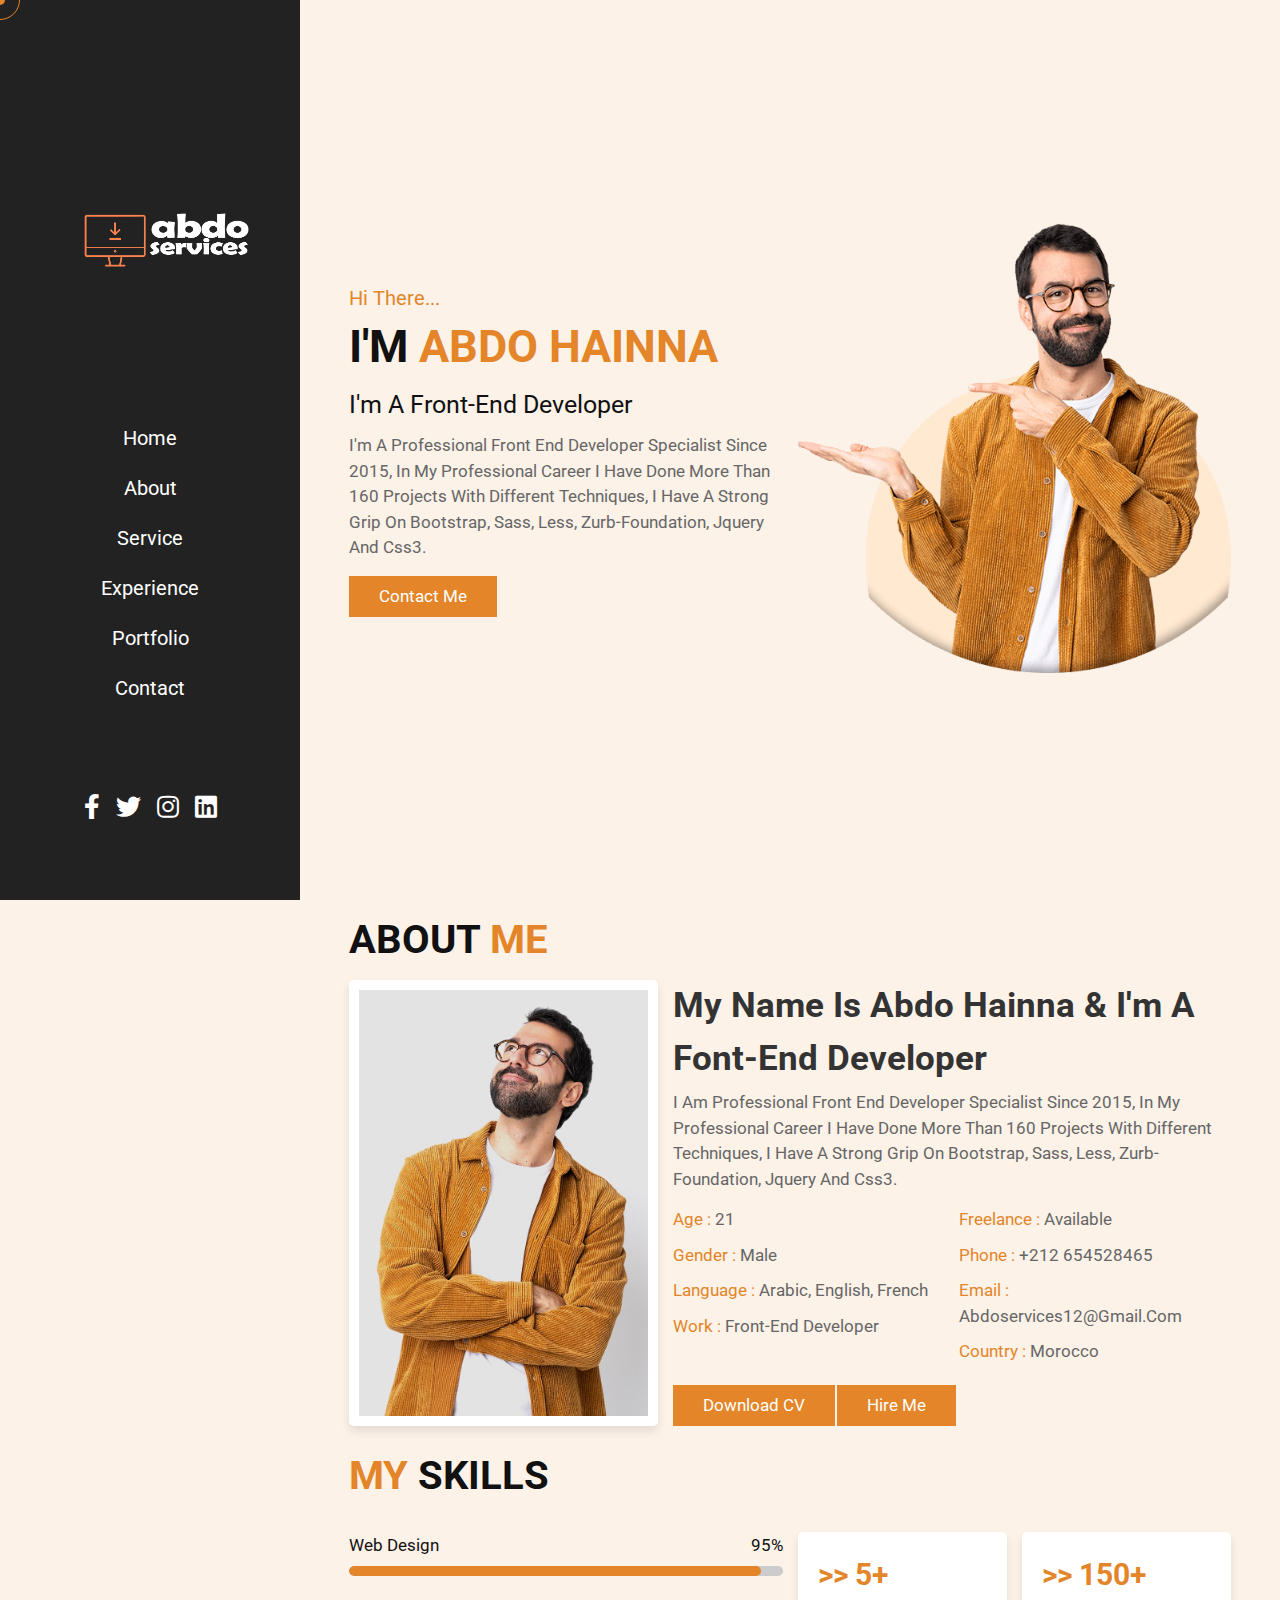
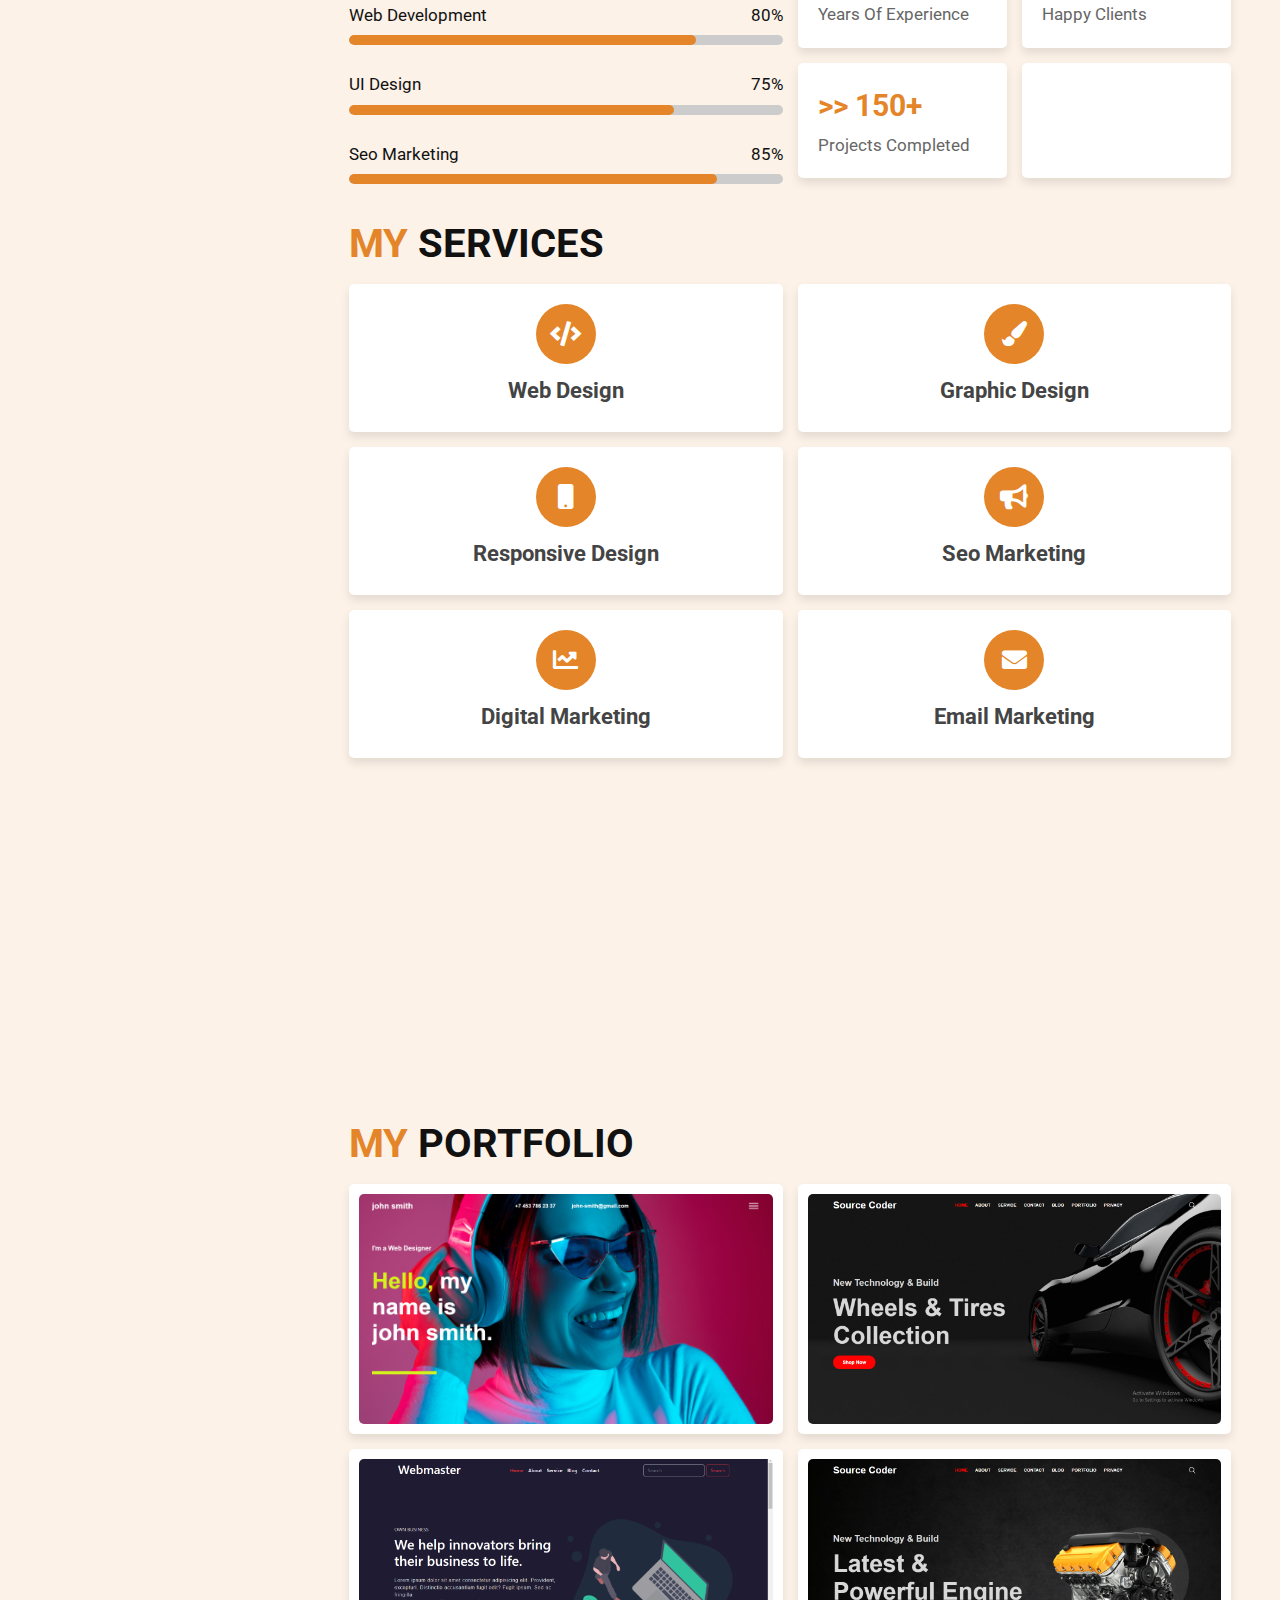
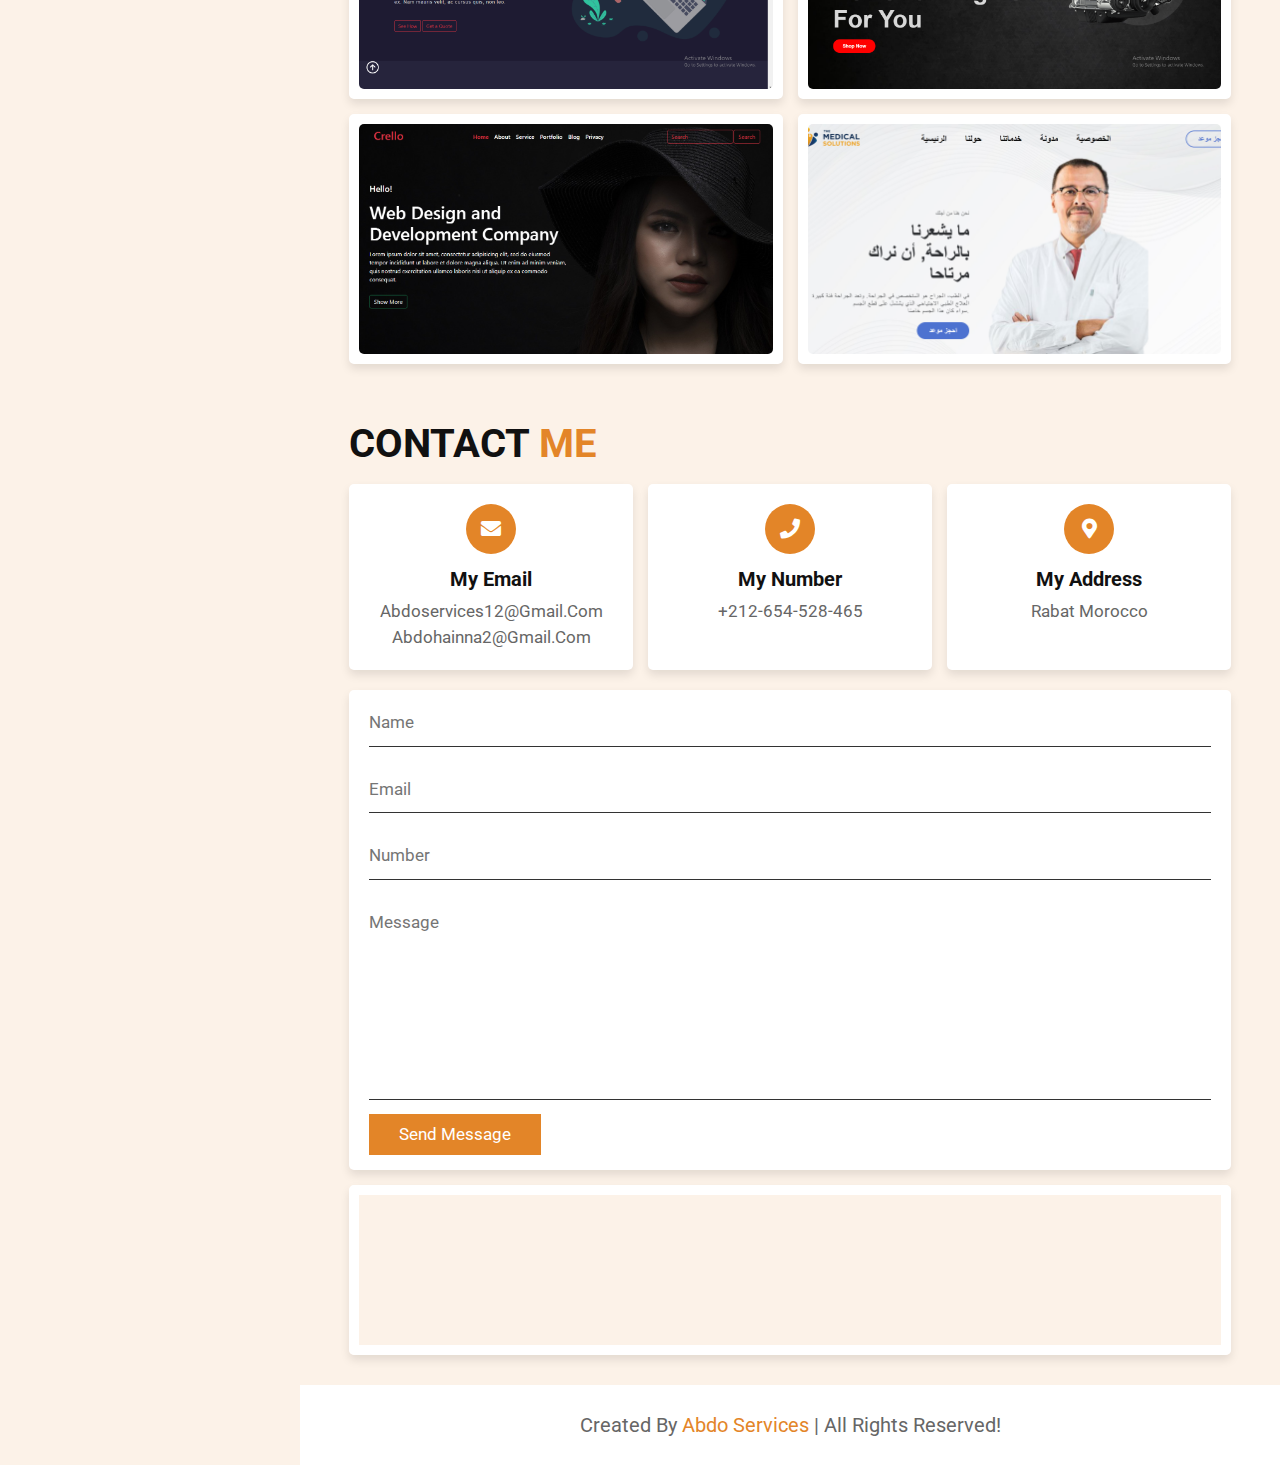
==== commit 02b9b288: "Update index.html" ====
--- a/index.html
+++ b/index.html
@@ -13,671 +13,7 @@
 
     <!-- custom css file link  -->
     <link rel="stylesheet" href="style.css">
-    <style>
-    @import url('https://fonts.googleapis.com/css2?family=Roboto:wght@100;300;400;500;700&display=swap');
-
-:root{
-    --main-color:#e38528;
-}
-
-*{
-    font-family: 'Roboto', sans-serif;
-    margin:0; padding:0;
-    box-sizing: border-box;
-    outline: none; border:none;
-    text-decoration: none;
-    text-transform: capitalize;
-    transition: all .2s linear;
-    line-height: 1.5;
-}
-
-html{
-    font-size: 62.5%;
-    overflow-x: hidden;
-    scroll-behavior: smooth;
-}
-
-body{
-    background: #fcf2e8;
-    padding-left: 30rem;
-}
-
-section{
-    padding:1rem 5%;
-    min-height: 100vh;
-}
-
-.heading{
-    font-size: 4rem;
-    padding-bottom: 1rem;
-    color:#111;
-    text-transform: uppercase;
-}
-
-.heading span{
-    color:var(--main-color);
-    text-transform: uppercase;
-}
-
-.btn{
-    display: inline-block;
-    margin-top: 1rem;
-    padding:.8rem 3rem;
-    background:var(--main-color);
-    color:#fff;
-    cursor: pointer;
-    font-size: 1.7rem;
-}
-
-.btn:hover{
-    background:#111;
-    letter-spacing: .2rem;
-}
-.abdo {
-    background-image: url("img-7.png");
-    background-position: 70%;
-    background-size: 70%;
-    background-repeat: no-repeat;
-}
-
-header{
-    position: fixed;
-    top:0; left:0; bottom:0;
-    background:#222;
-    display: flex;
-    align-items: center;
-    justify-content: space-between;
-    z-index: 1000;
-    flex-flow: column;
-    padding:8rem 2rem;
-    width:30rem;
-    text-align: center;
-}
-div:nth-child(4) {
-    background-image: url("img-7.png");
-    background-position: 70%;
-    background-size: 70%;
-    background-repeat: no-repeat;
-}
-header .logo{
-    text-transform: uppercase;
-    color:rgba(255, 255, 255, 0);
-    font-size: 6rem;
-    font-weight: bolder;
-}
-
-
-
-header .logo span{
-    text-transform: uppercase;
-    color:rgba(51, 51, 51, 0);
-}
-
-header .navbar a{
-    display: block;
-    font-size: 2rem;
-    color:#fff;
-    margin:2rem 0;
-}
-
-header .navbar a:hover{
-    letter-spacing: .2rem;
-    color:var(--main-color);
-}
-
-
-header .follow a{
-    font-size: 2.5rem;
-    color:#fff;
-    margin:0 .7rem;
-}
-
-header .follow a:hover{
-    color:var(--main-color);
-}
-
-#menu-bars{
-    position: fixed;
-    top:1rem; right: 1rem;
-    z-index: 10000;
-    background:var(--main-color);
-    color:#fff;
-    border-radius: .5rem;
-    padding:1rem 1.5rem;
-    font-size: 3rem;
-    cursor:pointer;
-    display: none;
-}
-
-.cursor-1{
-    position: absolute;
-    top:0; left:0;
-    height:1rem; width:1rem;
-    background: var(--main-color);
-    pointer-events: none;
-    transform: translate(-50%, -50%);
-    border-radius: 50%;
-    z-index: 10000;
-    transition: .1s linear;
     
-}
-
-.cursor-1.active{
-    height:7rem;
-    width:7rem;
-    opacity: .3;
-}
-
-.cursor-2{
-    position: absolute;
-    top:0; left:0;
-    height:4rem; width:4rem;
-    border:.1rem solid var(--main-color);
-    pointer-events: none;
-    transform: translate(-50%, -50%);
-    border-radius: 50%;
-    z-index: 10000;
-    transition: .1s linear;
-}
-
-.cursor-2.active{
-    display: none;
-}
-
-.home{
-    display: flex;
-    align-items: center;
-    flex-wrap: wrap;
-    gap:1.5rem;
-}
-
-.home .image{
-    flex:1 1 40rem;
-}
-
-.home .image img{
-    width:100%;
-}
-
-.home .content{
-    flex:1 1 40rem;
-}
-
-.home .content .hi{
-    font-size: 2rem;
-    color:var(--main-color);
-}
-
-.home .content h3{
-    font-size: 4.5rem;
-    color:#111;
-    text-transform: uppercase;
-}
-
-.home .content h3 span{
-    color:var(--main-color);
-    text-transform: uppercase;
-}
-
-.home .content .info{
-    font-size: 2.5rem;
-    color:#111;
-    padding:.5rem 0;
-}
-
-.home .content .text{
-    font-size: 1.7rem;
-    color:#666;
-    padding:.5rem 0;
-}
-
-.about .row-1{
-    display: flex;
-    flex-wrap: wrap;
-    gap:1.5rem;
-    padding-bottom: 2rem;
-}
-
-.about .row-1 .image{
-    flex:1 1 25rem;
-}
-
-.about .row-1 .image img{
-    height: 100%;
-    width:100%;
-    object-fit: cover;
-    border:1rem solid #fff;
-    border-radius: .5rem;
-    box-shadow: 0 .5rem 1rem rgba(0,0,0,.1);
-}
-
-.about .row-1 .content{
-    flex:1 1 50rem;
-}
-
-.about .row-1 .content h3{
-    color:#333;
-    font-size: 3.5rem;
-}
-
-.about .row-1 .content p{
-    color:#666;
-    font-size: 1.7rem;
-    padding:.5rem 0;
-}
-
-.about .row-1 .content .box-container{
-    display: flex;
-    flex-wrap: wrap;
-    gap:1.5rem;
-    padding: 0.5rem 0;
-}
-
-.about .row-1 .content .box-container .box{
-    flex:1 1 20rem;
-}
-
-.about .row-1 .content .box-container .box span{
-    color:var(--main-color);
-}
-
-.about .row-2{
-    display: flex;
-    flex-wrap: wrap;
-    gap:1.5rem;
-    align-items: center;
-}
-
-.about .row-2 .skills{
-    flex:1 1 40rem;
-}
-
-.about .row-2 .skills .progress{
-    padding:1rem 0;
-}
-
-.about .row-2 .skills .progress h3{
-    display: flex;
-    justify-content: space-between;
-    padding:.7rem 0;
-    font-size: 1.7rem;
-    color:#111;
-    font-weight: 400;
-}
-
-.about .row-2 .skills .progress .bar{
-    width:100%;
-    background:#ccc;
-    overflow:hidden;
-    height:1rem;
-    border-radius: 50rem;
-}
-
-.about .row-2 .skills .progress .bar span{
-    display:block;
-    height:100%;
-    background:var(--main-color);
-    border-radius: 50rem;
-}
-
-.about .row-2 .skills .progress:nth-child(1) .bar span{
-    width:95%;
-}
-
-.about .row-2 .skills .progress:nth-child(2) .bar span{
-    width:80%;
-}
-
-.about .row-2 .skills .progress:nth-child(3) .bar span{
-    width:75%;
-}
-
-.about .row-2 .skills .progress:nth-child(4) .bar span{
-    width:85%;
-}
-
-.about .row-2 .box-container{
-    flex:1 1 40rem;
-    display: flex;
-    flex-wrap: wrap;
-    gap:1.5rem;
-}
-
-.about .row-2 .box-container .box{
-    flex:1 1 15rem;
-    background:#fff;
-    padding:2rem;
-    border-radius: .5rem;
-    box-shadow: 0 .5rem 1rem rgba(0,0,0,.1);
-}
-
-.about .row-2 .box-container .box h3{
-    color:var(--main-color);
-    font-size: 3rem;
-}
-
-.about .row-2 .box-container .box p{
-    color:#666;
-    font-size: 1.7rem;
-    padding-top: .5rem;
-}
-
-.service .box-container{
-    display: flex;
-    flex-wrap: wrap;
-    gap:1.5rem;
-}
-
-.service .box-container .box{
-    flex:1 1 30rem;
-    text-align: center;
-    padding:2rem;
-    background:#fff;
-    border-radius: .5rem;
-    box-shadow:0 .5rem 1rem rgba(0,0,0,.1);
-}
-
-.service .box-container .box i{
-    height:6rem;
-    width:6rem;
-    line-height: 6rem;
-    font-size: 2.5rem;
-    color:#fff;
-    background:var(--main-color);
-    border-radius: 50%;
-}
-
-.service .box-container .box h3{
-    color:#444;
-    font-size: 2.2rem;
-    padding-top: 1rem;
-}
-
-.service .box-container .box p{
-    color:#666;
-    font-size: 1.7rem;
-    padding-top: .5rem;
-}
-
-.experience .box-container{
-    display: flex;
-    flex-wrap: wrap;
-}
-
-.experience .box-container .box{
-    position: relative;
-    flex:1 1 33rem;
-    border-left: .2rem solid var(--main-color);
-    padding-left: 2rem;
-    padding-right: 2rem;
-    padding-bottom: 2rem;    
-}
-
-.experience .box-container .box::before{
-    content: '';
-    position: absolute;
-    top:0; left:-1rem;
-    height:2rem;
-    width:2rem;
-    border-radius: 50%;
-    background:var(--main-color);
-}
-
-.experience .box-container .box .content{
-    background:#fff;
-    padding:1.5rem;
-    box-shadow: 0 .5rem 1rem rgba(0,0,0,.1);
-    border-radius: .5rem;
-}
-
-.experience .box-container .box .content span{
-    color:#fff;
-    font-size: 1.7rem;
-    background:var(--main-color);
-    border-radius: 50rem;
-    padding:.4rem 1rem;
-}
-
-.experience .box-container .box .content h3{
-    font-size: 2.5rem;
-    padding:.5rem 0;
-    color:#111;
-}
-
-.experience .box-container .box .content p{
-    font-size: 1.5rem;
-    color:#666;
-}
-
-.portfolio .box-container{
-    display: flex;
-    flex-wrap: wrap;
-    gap:1.5rem;
-}
-
-.portfolio .box-container .box{
-    flex:1 1 30rem;
-    height:25rem;
-    position: relative;
-    overflow:hidden;
-    border:1rem solid #fff;
-    box-shadow: 0 .5rem 1rem rgba(0,0,0,.1);
-    background:#fff;
-    border-radius: .5rem;
-}
-
-.portfolio .box-container .box img{
-    height:100%;
-    width:100%;
-    object-fit: cover;
-    border-radius: .5rem;
-    position: relative;
-    z-index: 1;
-}
-
-.portfolio .box-container .box:hover img{
-    height:75%;
-    width:75%;
-}
-
-.portfolio .box-container .box h3{
-    position: absolute;
-    bottom:.5rem; left:1rem;
-    font-size: 2.5rem;
-    color:#333;
-    text-transform: uppercase;
-}
-
-.portfolio .box-container .box .icons{
-    position: absolute;
-    top:1rem; right:1rem;
-}
-
-.portfolio .box-container .box .icons a{
-    display: block;
-    height:4rem;
-    width:4rem;
-    border-radius: .5rem;
-    background: #eee;
-    color:#333;
-    font-size: 1.7rem;
-    line-height: 4rem;
-    text-align: center;
-    margin-bottom: 1rem;
-}
-
-.portfolio .box-container .box .icons a:hover{
-    background:var(--main-color);
-    color:#fff;
-}
-
-.contact .icons-container{
-    display: flex;
-    gap:1.5rem;
-    flex-wrap: wrap;
-    padding-bottom: 2rem;
-}
-
-.contact .icons-container .icons{
-    flex:1 1 25rem;
-    text-align: center;
-    padding:2rem;
-    background:#fff;
-    box-shadow: 0 .5rem 1rem rgba(0,0,0,.1);
-    border-radius: .5rem;
-}
-
-.contact .icons-container .icons i{
-    height:5rem;
-    width:5rem;
-    line-height: 5rem;
-    font-size: 2rem;
-    background: var(--main-color);
-    color:#fff;
-    border-radius: 50%;
-}
-
-.contact .icons-container .icons h3{
-    color:#111;
-    font-size: 2rem;
-    padding:.5rem 0;
-    padding-top: 1rem;
-}
-
-.contact .icons-container .icons p{
-    color:#666;
-    font-size: 1.7rem;
-}
-
-.contact .row{
-    display: flex;
-    flex-wrap: wrap;
-    gap:1.5rem;
-}
-
-.contact .row form{
-    flex:1 1 55rem;
-    background:#fff;
-    padding:0 2rem;
-    box-shadow: 0 .5rem 1rem rgba(0,0,0,.1);
-    border-radius: .5rem;
-}
-
-.contact .row .map{
-    flex:1 1 25rem;
-    border:1rem solid #fff;
-    box-shadow: 0 .5rem 1rem rgba(0,0,0,.1);
-    border-radius: .5rem;
-    width: 100%;
-}
-
-.contact .row form .box,
-.contact .row form textarea{
-    width: 100%;
-    border-bottom: .1rem solid #333;
-    color:#333;
-    text-transform: none;
-    font-size: 1.7rem;
-    padding:1rem 0;
-    margin:1rem 0;
-}
-
-.contact .row form .box:focus,
-.contact .row form textarea:focus{
-    border-color: var(--main-color);
-}
-
-.contact .row form .box::placeholder,
-.contact .row form textarea::placeholder{
-    text-transform: capitalize;
-}
-
-.contact .row form textarea{
-    height: 20rem;
-    resize: none;
-}
-
-.contact .row form .btn{
-    margin-top: 0;
-    margin-bottom: 1.5rem;
-}
-
-.footer{
-    margin-top: 2rem;
-    font-size: 2rem;
-    padding:2.5rem;
-    text-align: center;
-    color:#666;
-    background: #fff;
-}
-
-.footer span{
-    color:var(--main-color);
-}
-
-
-
-
-
-
-
-
-
-
-
-
-
-
-
-
-
-
-/* media queries  */
-@media (max-width:991px){
-
-    html{
-        font-size: 55%;
-    }
-    
-    body{
-        padding: 0;
-    }
-
-    #menu-bars{
-        display: initial;
-    }
-
-    header{
-        left:-120%;
-    }
-  
-    header.active{
-        left:0%;
-    }
-
-    .cursor-1,
-    .cursor-2{
-        display: none;
-    }
-
-}
-
-@media (max-width:450px){
-
-    html{
-        font-size: 50%;
-    }
-
-    header{
-        width:100%;
-    }
-
-    .experience .box-container .box{
-        padding-right: 0;
-    }
-
-}
-        </style>
 
 
 </head>
--- a/style.css
+++ b/style.css
@@ -77,12 +77,7 @@
     width:30rem;
     text-align: center;
 }
-div:nth-child(4) {
-    background-image: url("img-7.png");
-    background-position: 70%;
-    background-size: 70%;
-    background-repeat: no-repeat;
-}
+
 header .logo{
     text-transform: uppercase;
     color:rgba(255, 255, 255, 0);
